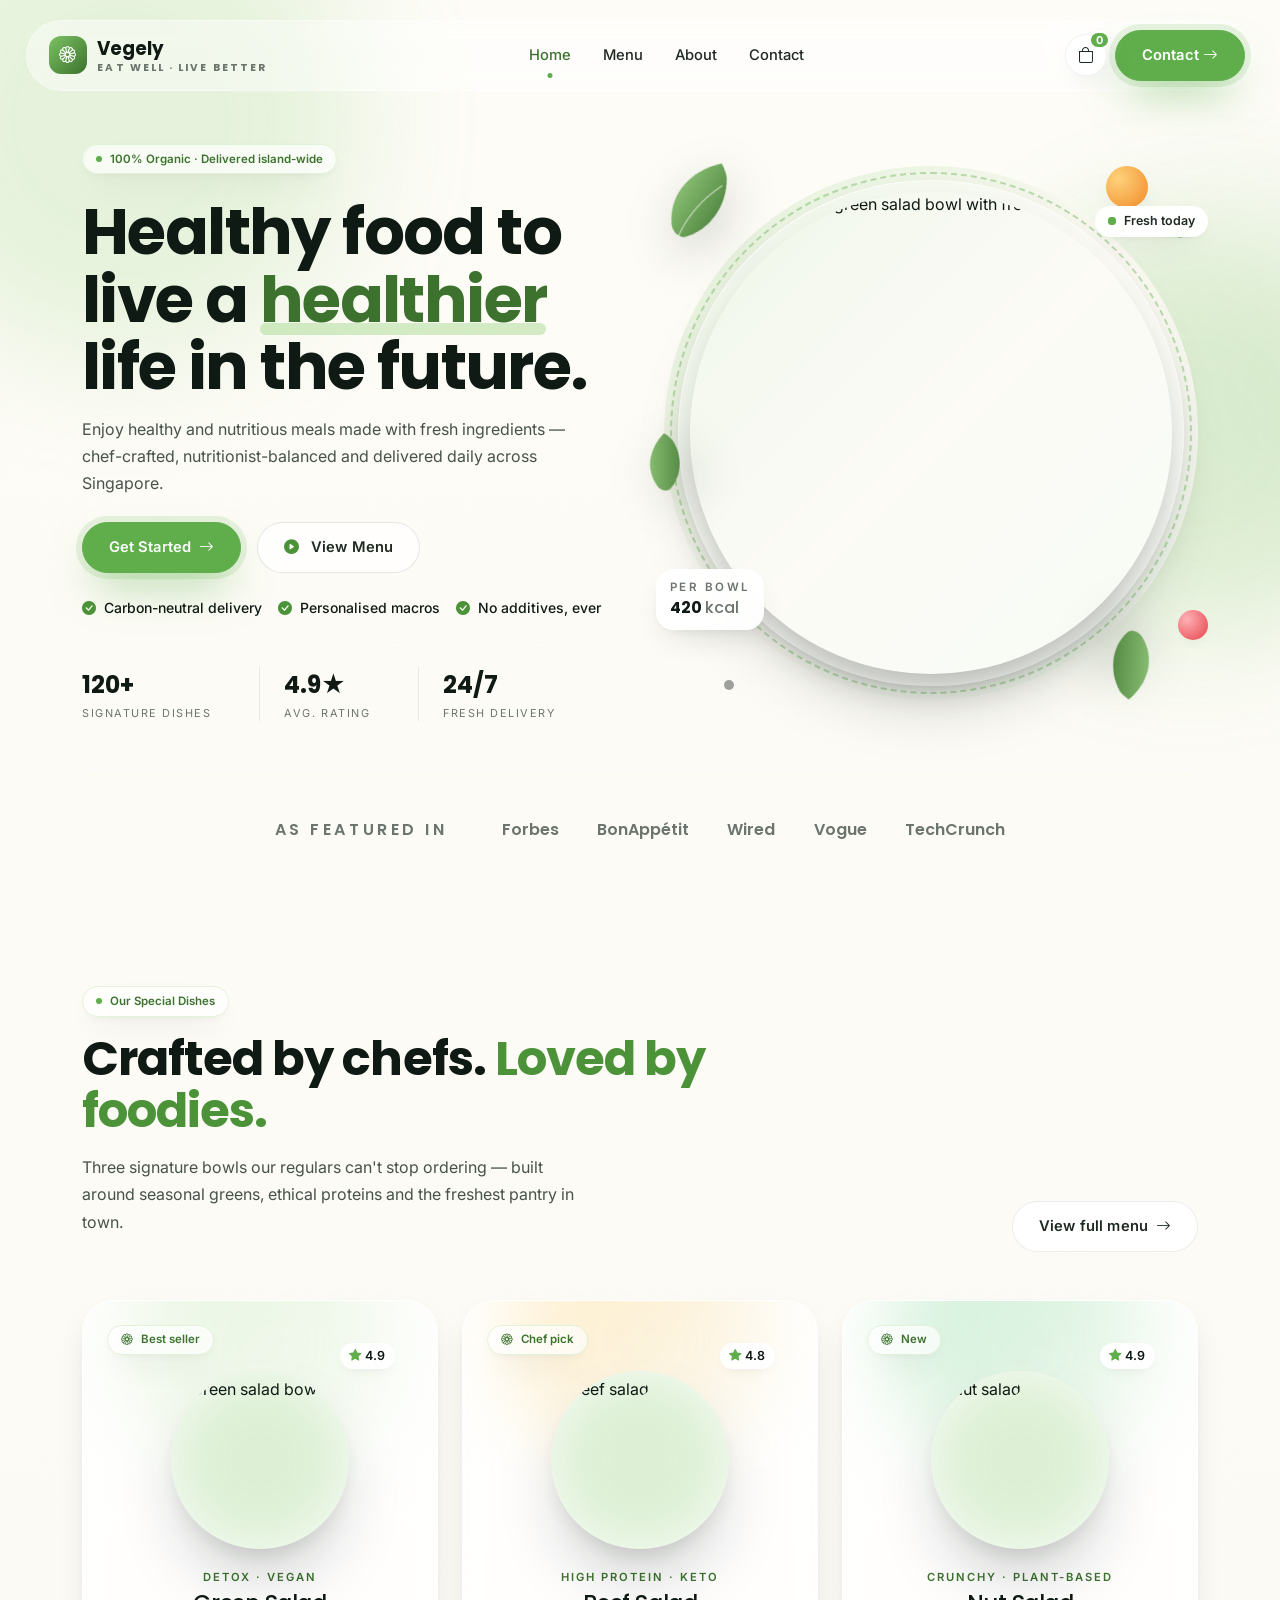
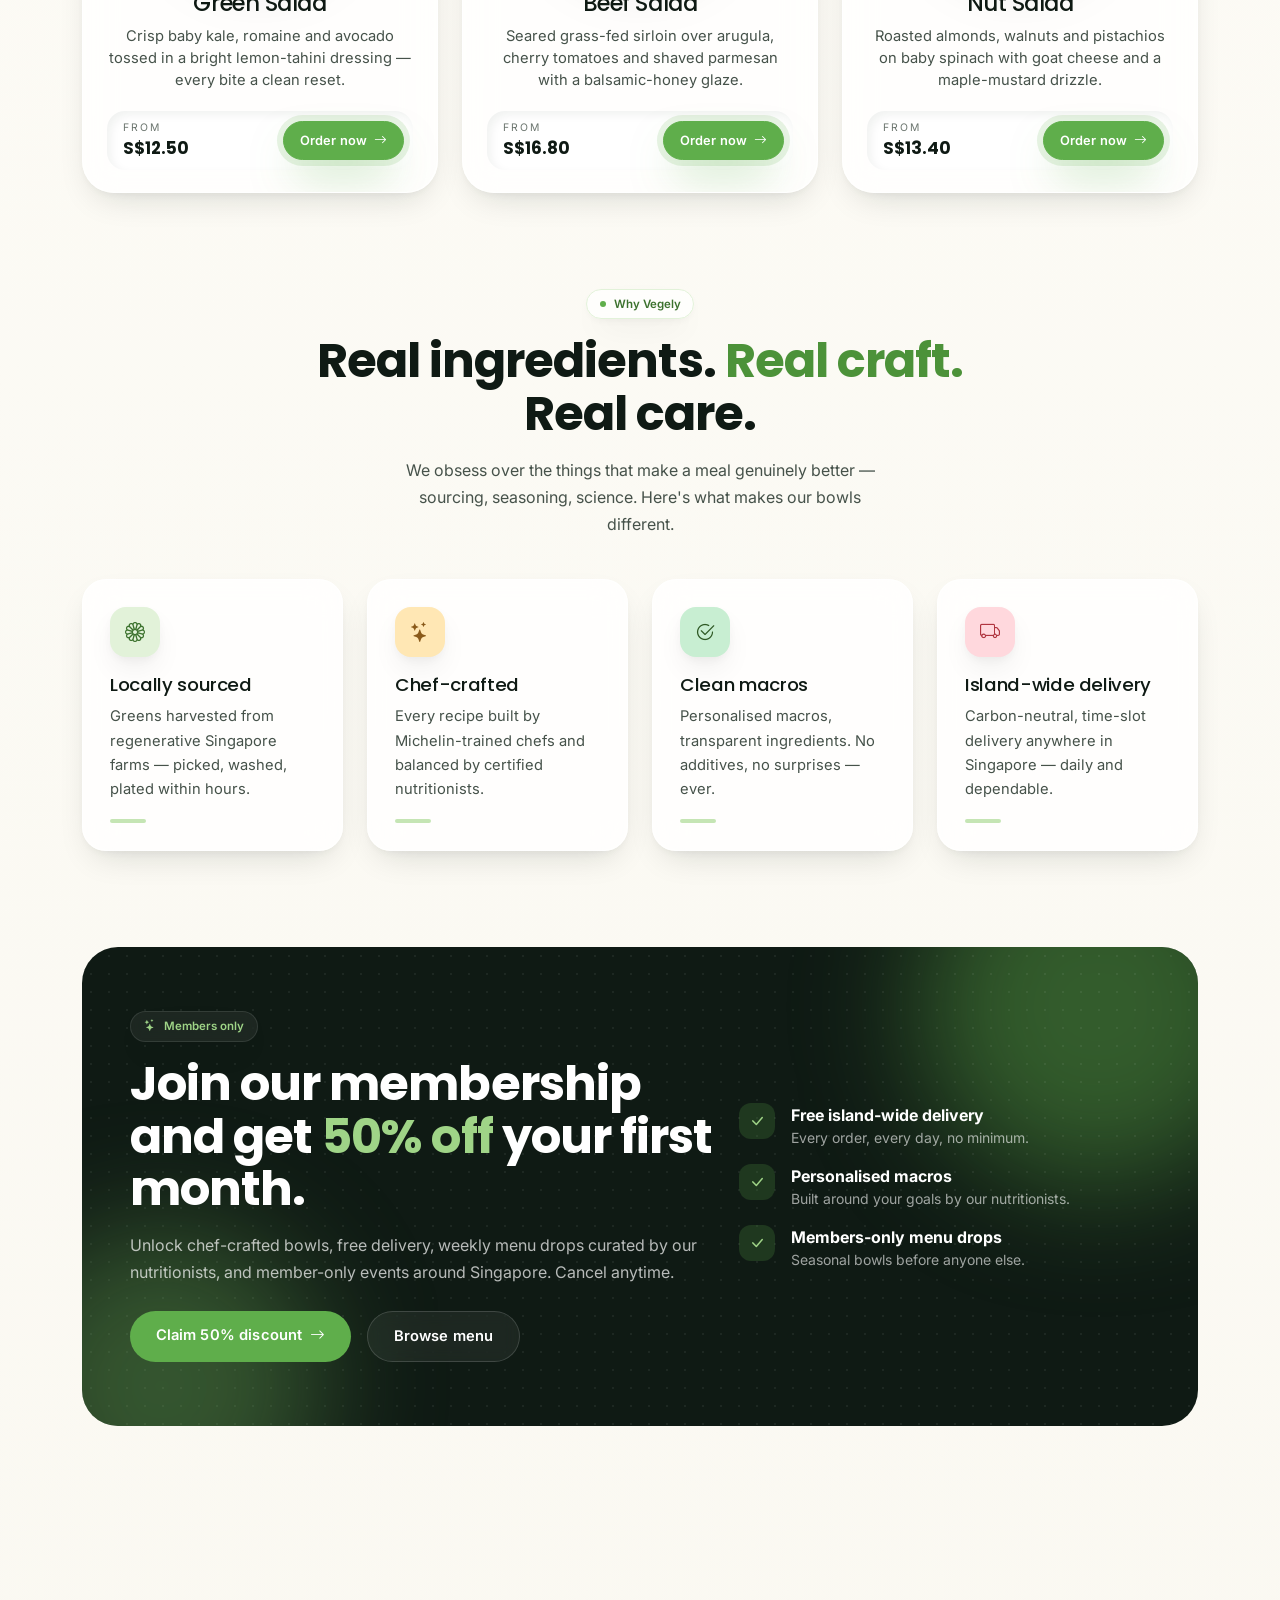
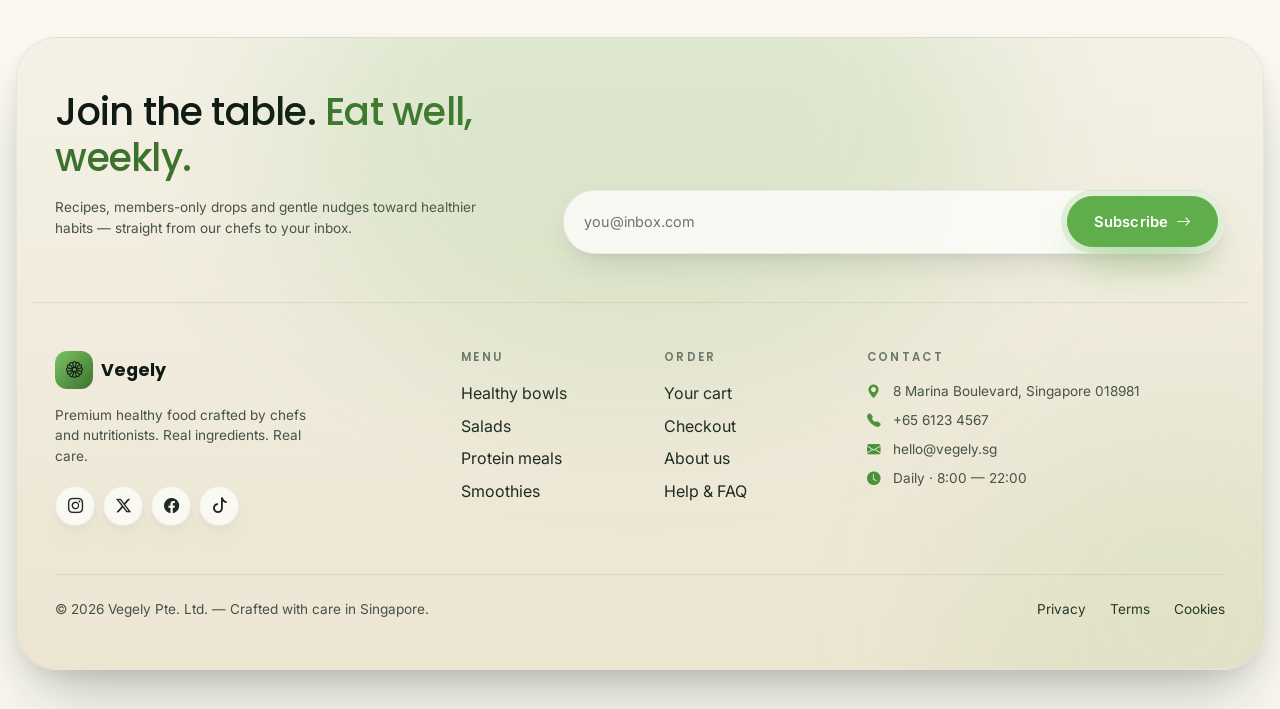
==== index.html @ 6682cb0b "Initial commit: Vegely — Singapore healthy food delivery startup site Static, multi-page site built " ====
<!doctype html>
<html lang="en">
<head>
  <meta charset="UTF-8" />
  <meta name="viewport" content="width=device-width, initial-scale=1.0" />
  <meta name="theme-color" content="#5FAE4B" />
  <meta
    name="description"
    content="Vegely — Singapore's premium healthy food delivery. Fresh, chef-crafted bowls and salads delivered daily across the island."
  />
  <meta name="keywords" content="healthy food, food delivery, salad, Singapore, Vegely, vegan, plant-based, meal plans" />
  <meta name="author" content="Vegely" />

  <!-- Open Graph -->
  <meta property="og:title" content="Vegely — Healthy Food Delivery, Singapore" />
  <meta property="og:description" content="Chef-crafted, nutritionist-balanced bowls delivered fresh across Singapore." />
  <meta property="og:type" content="website" />

  <title>Vegely — Healthy Food Delivery, Singapore</title>
  <link rel="icon" type="image/svg+xml" href="images/icons/favicon.svg" />

  <!-- Fonts -->
  <link rel="preconnect" href="https://fonts.googleapis.com" />
  <link rel="preconnect" href="https://fonts.gstatic.com" crossorigin />
  <link
    href="https://fonts.googleapis.com/css2?family=Inter:wght@300;400;500;600;700&family=Poppins:wght@400;500;600;700;800&display=swap"
    rel="stylesheet"
  />

  <!-- Bootstrap 5 -->
  <link
    href="https://cdn.jsdelivr.net/npm/bootstrap@5.3.3/dist/css/bootstrap.min.css"
    rel="stylesheet"
  />
  <link
    rel="stylesheet"
    href="https://cdn.jsdelivr.net/npm/bootstrap-icons@1.11.3/font/bootstrap-icons.css"
  />

  <link rel="stylesheet" href="css/style.css" />
</head>
<body>

  <!-- ===================== NAVBAR ===================== -->
  <header class="navbar-vegely" role="banner">
    <div class="container">
      <div class="nav-shell">
        <a href="index.html" class="navbar-brand" aria-label="Vegely home">
          <span class="brand-mark"><i class="bi bi-flower1"></i></span>
          <span>
            <span class="d-block">Vegely</span>
            <span class="brand-tag d-block d-md-block">Eat well · Live better</span>
          </span>
        </a>

        <nav class="nav-links" aria-label="Primary">
          <a class="nav-link active" href="index.html">Home</a>
          <a class="nav-link" href="menu.html">Menu</a>
          <a class="nav-link" href="about.html">About</a>
          <a class="nav-link" href="about.html#contact">Contact</a>
        </nav>

        <div class="d-flex align-items-center gap-2">
          <a class="cart-chip" href="cart.html" data-cart aria-label="Cart">
            <i class="bi bi-bag"></i>
            <span class="count" data-cart-count>0</span>
          </a>
          <a href="about.html#contact" class="btn btn-vegely d-none d-md-inline-flex">
            Contact <i class="bi bi-arrow-right ms-1"></i>
          </a>
          <button
            class="nav-toggle d-lg-none"
            type="button"
            aria-label="Toggle navigation"
            aria-expanded="false"
            data-nav-toggle
          >
            <i class="bi bi-list fs-5"></i>
          </button>
        </div>
      </div>

      <div class="nav-mobile" data-nav-mobile style="display:none">
        <a class="nav-link" href="index.html">Home</a>
        <a class="nav-link" href="menu.html">Menu</a>
        <a class="nav-link" href="about.html">About</a>
        <a class="nav-link nav-link-cart" href="cart.html">
          <span><i class="bi bi-bag me-2"></i>Cart</span>
          <span class="cart-badge-mobile" data-cart-count>0</span>
        </a>
        <a class="nav-link" href="about.html#contact">Contact</a>
        <a href="cart.html" class="btn btn-vegely">
          <i class="bi bi-bag-check me-1"></i> View cart &amp; checkout
        </a>
      </div>
    </div>
  </header>

  <main>

    <!-- ===================== HERO ===================== -->
    <section class="section pt-5 pb-5" id="home" style="padding-top: 9rem !important;">
      <span class="amb-blob tl"></span>
      <span class="amb-blob tr"></span>

      <div class="container position-relative">
        <div class="row align-items-center g-5">
          <div class="col-lg-6 fade-up">
            <span class="pill mb-4">
              <span class="dot"></span> 100% Organic · Delivered island-wide
            </span>

            <h1 class="hero-title mb-3">
              Healthy food to live a
              <span class="highlight">healthier</span> life in the future.
            </h1>

            <p class="lead-soft mb-4">
              Enjoy healthy and nutritious meals made with fresh ingredients —
              chef-crafted, nutritionist-balanced and delivered daily across Singapore.
            </p>

            <div class="d-flex flex-wrap gap-3 mb-4">
              <a href="menu.html" class="btn btn-vegely">
                Get Started <i class="bi bi-arrow-right ms-1"></i>
              </a>
              <a href="menu.html" class="btn btn-ghost">
                <i class="bi bi-play-circle-fill text-leaf me-2"></i> View Menu
              </a>
            </div>

            <ul class="list-unstyled small fw-medium d-flex flex-wrap gap-3 mb-4">
              <li><i class="bi bi-check-circle-fill text-leaf me-1"></i> Carbon-neutral delivery</li>
              <li><i class="bi bi-check-circle-fill text-leaf me-1"></i> Personalised macros</li>
              <li><i class="bi bi-check-circle-fill text-leaf me-1"></i> No additives, ever</li>
            </ul>

            <div class="stats-row pt-4 border-top border-light">
              <div class="stat-block">
                <div class="stat-value">120+</div>
                <div class="stat-label">Signature dishes</div>
              </div>
              <div class="stat-block">
                <div class="stat-value">4.9★</div>
                <div class="stat-label">Avg. rating</div>
              </div>
              <div class="stat-block">
                <div class="stat-value">24/7</div>
                <div class="stat-label">Fresh delivery</div>
              </div>
            </div>
          </div>

          <!-- HERO BLOB -->
          <div class="col-lg-6 fade-up">
            <div class="hero-blob">
              <div class="ring-outer"></div>
              <div class="ring-inner"></div>
              <div class="ring-orbit"></div>

              <img
                class="hero-img"
                src="https://images.unsplash.com/photo-1512621776951-a57141f2eefd?auto=format&fit=crop&w=900&q=85"
                alt="Vegely signature green salad bowl with fresh greens"
              />

              <!-- Floating decorations -->
              <svg class="float-leaf leaf-1" viewBox="0 0 200 200" aria-hidden="true">
                <defs>
                  <linearGradient id="lg1" x1="0" y1="0" x2="1" y2="1">
                    <stop offset="0%" stop-color="#9FD487" />
                    <stop offset="100%" stop-color="#3C722E" />
                  </linearGradient>
                </defs>
                <path fill="url(#lg1)" d="M170 30C100 30 40 70 30 140c-2 16 6 32 22 36 60-2 110-50 122-110 2-12-2-30-4-36z" />
                <path d="M40 170C70 130 110 100 160 80" stroke="#FDFCF7" stroke-width="3" stroke-linecap="round" fill="none" opacity=".55" />
              </svg>
              <svg class="float-leaf leaf-2" viewBox="0 0 200 200" aria-hidden="true">
                <use href="#leafShape" />
                <path fill="url(#lg1)" d="M170 30C100 30 40 70 30 140c-2 16 6 32 22 36 60-2 110-50 122-110 2-12-2-30-4-36z" />
              </svg>
              <svg class="float-leaf leaf-3" viewBox="0 0 200 200" aria-hidden="true">
                <path fill="url(#lg1)" d="M170 30C100 30 40 70 30 140c-2 16 6 32 22 36 60-2 110-50 122-110 2-12-2-30-4-36z" />
              </svg>

              <span class="float-fruit float-fruit-orange"></span>
              <span class="float-fruit float-fruit-rose"></span>
              <span class="float-dot float-dot-green"></span>
              <span class="float-dot float-dot-ink"></span>

              <!-- Floating cards -->
              <div class="hero-badge kcal d-none d-md-block">
                <div class="text-eyebrow">Per bowl</div>
                <div style="font-family: var(--vg-font-display); font-weight: 700; color: var(--vg-ink-900);">
                  420 <span style="color: var(--vg-ink-400); font-weight: 500;">kcal</span>
                </div>
              </div>
              <div class="hero-badge fresh d-none d-md-flex">
                <span class="fresh-dot"></span>
                <span style="font-size:.78rem;font-weight:600;color:var(--vg-ink-700)">Fresh today</span>
              </div>
            </div>
          </div>
        </div>

        <!-- Brand strip -->
        <div class="brand-strip mt-5 pt-5 border-top border-light fade-up">
          <span class="text-eyebrow me-3">As featured in</span>
          <span>Forbes</span>
          <span>BonAppétit</span>
          <span>Wired</span>
          <span>Vogue</span>
          <span>TechCrunch</span>
        </div>
      </div>
    </section>

    <!-- ===================== SPECIAL DISHES ===================== -->
    <section class="section" id="dishes">
      <div class="container">
        <div class="row align-items-end g-3 mb-5">
          <div class="col-lg-7 fade-up">
            <span class="pill mb-3"><span class="dot"></span> Our Special Dishes</span>
            <h2 class="section-title">
              Crafted by chefs.
              <span class="text-leaf">Loved by foodies.</span>
            </h2>
            <p class="lead-soft mt-3">
              Three signature bowls our regulars can't stop ordering — built around
              seasonal greens, ethical proteins and the freshest pantry in town.
            </p>
          </div>
          <div class="col-lg-5 text-lg-end fade-up">
            <a href="menu.html" class="btn btn-pill-outline">
              View full menu <i class="bi bi-arrow-right ms-1"></i>
            </a>
          </div>
        </div>

        <div class="row g-4">
          <!-- Green Salad -->
          <div class="col-md-6 col-lg-4 fade-up">
            <article class="dish-card h-100">
              <span class="accent-blob accent-leaf"></span>
              <div class="d-flex justify-content-between align-items-start position-relative" style="z-index:1">
                <span class="pill"><i class="bi bi-flower1"></i> Best seller</span>
                <span class="dish-rating"><i class="bi bi-star-fill"></i> 4.9</span>
              </div>
              <div class="dish-image">
                <img src="https://images.unsplash.com/photo-1540420773420-3366772f4999?auto=format&fit=crop&w=600&q=85" alt="Green salad bowl" />
              </div>
              <div class="dish-meta">
                <div class="tag">Detox · Vegan</div>
                <h3>Green Salad</h3>
                <p>Crisp baby kale, romaine and avocado tossed in a bright lemon-tahini dressing — every bite a clean reset.</p>
              </div>
              <div class="dish-foot">
                <div>
                  <div class="price-from">From</div>
                  <div class="price-val">S$12.50</div>
                </div>
                <button class="btn btn-vegely" data-add-to-cart="Green Salad">
                  Order now <i class="bi bi-arrow-right ms-1"></i>
                </button>
              </div>
            </article>
          </div>

          <!-- Beef Salad -->
          <div class="col-md-6 col-lg-4 fade-up">
            <article class="dish-card h-100">
              <span class="accent-blob accent-amber"></span>
              <div class="d-flex justify-content-between align-items-start position-relative" style="z-index:1">
                <span class="pill"><i class="bi bi-flower1"></i> Chef pick</span>
                <span class="dish-rating"><i class="bi bi-star-fill"></i> 4.8</span>
              </div>
              <div class="dish-image">
                <img src="https://images.unsplash.com/photo-1551248429-40975aa4de74?auto=format&fit=crop&w=600&q=85" alt="Beef salad" />
              </div>
              <div class="dish-meta">
                <div class="tag">High protein · Keto</div>
                <h3>Beef Salad</h3>
                <p>Seared grass-fed sirloin over arugula, cherry tomatoes and shaved parmesan with a balsamic-honey glaze.</p>
              </div>
              <div class="dish-foot">
                <div>
                  <div class="price-from">From</div>
                  <div class="price-val">S$16.80</div>
                </div>
                <button class="btn btn-vegely" data-add-to-cart="Beef Salad">
                  Order now <i class="bi bi-arrow-right ms-1"></i>
                </button>
              </div>
            </article>
          </div>

          <!-- Nut Salad -->
          <div class="col-md-6 col-lg-4 fade-up">
            <article class="dish-card h-100">
              <span class="accent-blob accent-mint"></span>
              <div class="d-flex justify-content-between align-items-start position-relative" style="z-index:1">
                <span class="pill"><i class="bi bi-flower1"></i> New</span>
                <span class="dish-rating"><i class="bi bi-star-fill"></i> 4.9</span>
              </div>
              <div class="dish-image">
                <img src="https://images.unsplash.com/photo-1607532941433-304659e8198a?auto=format&fit=crop&w=600&q=85" alt="Nut salad" />
              </div>
              <div class="dish-meta">
                <div class="tag">Crunchy · Plant-based</div>
                <h3>Nut Salad</h3>
                <p>Roasted almonds, walnuts and pistachios on baby spinach with goat cheese and a maple-mustard drizzle.</p>
              </div>
              <div class="dish-foot">
                <div>
                  <div class="price-from">From</div>
                  <div class="price-val">S$13.40</div>
                </div>
                <button class="btn btn-vegely" data-add-to-cart="Nut Salad">
                  Order now <i class="bi bi-arrow-right ms-1"></i>
                </button>
              </div>
            </article>
          </div>
        </div>
      </div>
    </section>

    <!-- ===================== FEATURES ===================== -->
    <section class="section pt-0">
      <div class="container">
        <div class="text-center mx-auto fade-up" style="max-width: 720px">
          <span class="pill mb-3"><span class="dot"></span> Why Vegely</span>
          <h2 class="section-title">
            Real ingredients. <span class="text-leaf">Real craft.</span> Real care.
          </h2>
          <p class="lead-soft mx-auto mt-3">
            We obsess over the things that make a meal genuinely better — sourcing,
            seasoning, science. Here's what makes our bowls different.
          </p>
        </div>

        <div class="row g-4 mt-2">
          <div class="col-md-6 col-lg-3 fade-up">
            <div class="feature-card">
              <span class="feature-icon"><i class="bi bi-flower1"></i></span>
              <h3>Locally sourced</h3>
              <p>Greens harvested from regenerative Singapore farms — picked, washed, plated within hours.</p>
              <div class="accent-bar"></div>
            </div>
          </div>
          <div class="col-md-6 col-lg-3 fade-up">
            <div class="feature-card">
              <span class="feature-icon amber"><i class="bi bi-stars"></i></span>
              <h3>Chef-crafted</h3>
              <p>Every recipe built by Michelin-trained chefs and balanced by certified nutritionists.</p>
              <div class="accent-bar"></div>
            </div>
          </div>
          <div class="col-md-6 col-lg-3 fade-up">
            <div class="feature-card">
              <span class="feature-icon mint"><i class="bi bi-check2-circle"></i></span>
              <h3>Clean macros</h3>
              <p>Personalised macros, transparent ingredients. No additives, no surprises — ever.</p>
              <div class="accent-bar"></div>
            </div>
          </div>
          <div class="col-md-6 col-lg-3 fade-up">
            <div class="feature-card">
              <span class="feature-icon rose"><i class="bi bi-truck"></i></span>
              <h3>Island-wide delivery</h3>
              <p>Carbon-neutral, time-slot delivery anywhere in Singapore — daily and dependable.</p>
              <div class="accent-bar"></div>
            </div>
          </div>
        </div>
      </div>
    </section>

    <!-- ===================== MEMBERSHIP BANNER ===================== -->
    <section class="section pt-0">
      <div class="container">
        <div class="promo-banner fade-up">
          <span class="dots"></span>
          <div class="row align-items-center g-4 position-relative" style="z-index:1">
            <div class="col-lg-7">
              <span class="pill" style="background: rgba(255,255,255,.06); color: var(--vg-green-300); border-color: rgba(255,255,255,.1)">
                <i class="bi bi-stars"></i> Members only
              </span>
              <h2 class="section-title mt-3">
                Join our membership and get
                <span class="text-accent">50% off</span> your first month.
              </h2>
              <p class="lead-soft mt-3" style="color: rgba(255,255,255,.7); max-width: 38rem">
                Unlock chef-crafted bowls, free delivery, weekly menu drops curated by our nutritionists,
                and member-only events around Singapore. Cancel anytime.
              </p>
              <div class="d-flex flex-wrap gap-3 mt-4">
                <a href="about.html#contact" class="btn btn-glow">
                  Claim 50% discount <i class="bi bi-arrow-right ms-1"></i>
                </a>
                <a href="menu.html" class="btn btn-ghost" style="background: rgba(255,255,255,.06); color: #fff; border-color: rgba(255,255,255,.15)">
                  Browse menu
                </a>
              </div>
            </div>
            <div class="col-lg-5">
              <ul class="list-unstyled m-0">
                <li class="d-flex align-items-start gap-3 mb-3">
                  <span style="width:36px;height:36px;border-radius:12px;background:rgba(95,174,75,.2);color:var(--vg-green-300);display:inline-flex;align-items:center;justify-content:center;flex-shrink:0">
                    <i class="bi bi-check-lg"></i>
                  </span>
                  <div>
                    <strong>Free island-wide delivery</strong>
                    <div class="small" style="color: rgba(255,255,255,.6)">Every order, every day, no minimum.</div>
                  </div>
                </li>
                <li class="d-flex align-items-start gap-3 mb-3">
                  <span style="width:36px;height:36px;border-radius:12px;background:rgba(95,174,75,.2);color:var(--vg-green-300);display:inline-flex;align-items:center;justify-content:center;flex-shrink:0">
                    <i class="bi bi-check-lg"></i>
                  </span>
                  <div>
                    <strong>Personalised macros</strong>
                    <div class="small" style="color: rgba(255,255,255,.6)">Built around your goals by our nutritionists.</div>
                  </div>
                </li>
                <li class="d-flex align-items-start gap-3">
                  <span style="width:36px;height:36px;border-radius:12px;background:rgba(95,174,75,.2);color:var(--vg-green-300);display:inline-flex;align-items:center;justify-content:center;flex-shrink:0">
                    <i class="bi bi-check-lg"></i>
                  </span>
                  <div>
                    <strong>Members-only menu drops</strong>
                    <div class="small" style="color: rgba(255,255,255,.6)">Seasonal bowls before anyone else.</div>
                  </div>
                </li>
              </ul>
            </div>
          </div>
        </div>
      </div>
    </section>
  </main>

  <!-- ===================== FOOTER ===================== -->
  <footer class="site-footer" id="contact">
    <div class="container footer-inner">
      <div class="row g-5 pb-5 border-bottom border-secondary border-opacity-25">
        <div class="col-lg-5">
          <h2 class="text-white" style="font-size: clamp(1.6rem, 3vw, 2.4rem)">
            Join the table.
            <span style="color: var(--vg-green-300)">Eat well, weekly.</span>
          </h2>
          <p class="small-muted mt-3" style="max-width: 32rem">
            Recipes, members-only drops and gentle nudges toward healthier habits —
            straight from our chefs to your inbox.
          </p>
        </div>
        <div class="col-lg-7 d-flex align-items-end">
          <form class="footer-newsletter w-100" data-newsletter>
            <input type="email" required placeholder="you@inbox.com" aria-label="Email" />
            <button class="btn btn-vegely" type="submit">
              Subscribe <i class="bi bi-arrow-right ms-1"></i>
            </button>
          </form>
        </div>
      </div>

      <div class="row g-5 py-5">
        <div class="col-lg-4 col-md-6">
          <a href="index.html" class="d-inline-flex align-items-center gap-2 text-white text-decoration-none">
            <span class="brand-mark"><i class="bi bi-flower1"></i></span>
            <span style="font-family: var(--vg-font-display); font-weight: 700; font-size: 1.1rem">Vegely</span>
          </a>
          <p class="small-muted mt-3" style="max-width: 28ch">
            Premium healthy food crafted by chefs and nutritionists. Real ingredients. Real care.
          </p>
          <div class="social-row">
            <a href="#" aria-label="Instagram"><i class="bi bi-instagram"></i></a>
            <a href="#" aria-label="Twitter"><i class="bi bi-twitter-x"></i></a>
            <a href="#" aria-label="Facebook"><i class="bi bi-facebook"></i></a>
            <a href="#" aria-label="TikTok"><i class="bi bi-tiktok"></i></a>
          </div>
        </div>

        <div class="col-lg-2 col-md-6 col-6">
          <h6>Menu</h6>
          <ul>
            <li><a href="menu.html#bowls">Healthy bowls</a></li>
            <li><a href="menu.html#salads">Salads</a></li>
            <li><a href="menu.html#protein">Protein meals</a></li>
            <li><a href="menu.html#smoothies">Smoothies</a></li>
          </ul>
        </div>

        <div class="col-lg-2 col-md-6 col-6">
          <h6>Order</h6>
          <ul>
            <li><a href="cart.html">Your cart</a></li>
            <li><a href="cart.html#checkout">Checkout</a></li>
            <li><a href="about.html">About us</a></li>
            <li><a href="about.html#contact">Help &amp; FAQ</a></li>
          </ul>
        </div>

        <div class="col-lg-4 col-md-6">
          <h6>Contact</h6>
          <ul class="small-muted">
            <li><i class="bi bi-geo-alt-fill text-leaf me-2"></i> 8 Marina Boulevard, Singapore 018981</li>
            <li><i class="bi bi-telephone-fill text-leaf me-2"></i> +65 6123 4567</li>
            <li><i class="bi bi-envelope-fill text-leaf me-2"></i> hello@vegely.sg</li>
            <li><i class="bi bi-clock-fill text-leaf me-2"></i> Daily · 8:00 — 22:00</li>
          </ul>
        </div>
      </div>

      <div class="footer-base">
        <p class="small-muted mb-0">
          © <span data-year>2026</span> Vegely Pte. Ltd. — Crafted with care in Singapore.
        </p>
        <div class="d-flex gap-4 small-muted">
          <a href="#">Privacy</a>
          <a href="#">Terms</a>
          <a href="#">Cookies</a>
        </div>
      </div>
    </div>
  </footer>

  <!-- Cart toast -->
  <div class="cart-toast" data-cart-toast role="status" aria-live="polite">
    <i class="bi bi-bag-check-fill"></i>
    <span data-cart-toast-msg>Added to cart</span>
  </div>

  <!-- Bootstrap JS -->
  <script src="https://cdn.jsdelivr.net/npm/bootstrap@5.3.3/dist/js/bootstrap.bundle.min.js"></script>
  <script src="js/script.js"></script>
</body>
</html>
---- css/style.css ----
/* ============================================================
   Vegely — Healthy Food Delivery, Singapore
   Custom theme on top of Bootstrap 5
   ============================================================ */

:root {
  --vg-green-50:  #F2F9EE;
  --vg-green-100: #E2F2D9;
  --vg-green-200: #C5E5B4;
  --vg-green-300: #9FD487;
  --vg-green-400: #7CC263;
  --vg-green-500: #5FAE4B;   /* primary brand */
  --vg-green-600: #4C9239;
  --vg-green-700: #3C722E;
  --vg-green-800: #2E5824;

  --vg-cream-50:  #FDFCF7;
  --vg-cream-100: #FAF8F1;
  --vg-cream-200: #F4F1E6;

  --vg-ink-900: #0F1A14;
  --vg-ink-700: #1F2A22;
  --vg-ink-500: #46524A;
  --vg-ink-400: #6B756E;
  --vg-ink-300: #9AA39C;

  --vg-shadow-soft:  0 14px 34px -12px rgba(15, 26, 20, .16), 0 4px 12px -4px rgba(15, 26, 20, .07);
  --vg-shadow-float: 0 36px 70px -20px rgba(15, 26, 20, .28), 0 10px 24px -8px rgba(15, 26, 20, .12);
  --vg-shadow-glow:  0 0 0 6px rgba(95, 174, 75, .15), 0 22px 44px -12px rgba(95, 174, 75, .55);

  --vg-radius-lg: 28px;
  --vg-radius-md: 18px;

  --vg-font-display: 'Poppins', 'Inter', system-ui, sans-serif;
  --vg-font-body:    'Inter', 'Poppins', system-ui, sans-serif;

  /* override Bootstrap accent for utility consistency */
  --bs-primary: var(--vg-green-500);
  --bs-primary-rgb: 95, 174, 75;
}

/* ---------- Base ---------- */
* { -webkit-font-smoothing: antialiased; -moz-osx-font-smoothing: grayscale; }

html { scroll-behavior: smooth; }

body {
  font-family: var(--vg-font-body);
  color: var(--vg-ink-900);
  background-color: var(--vg-cream-50);
  background-image:
    radial-gradient(1200px 600px at -10% -20%, rgba(124,194,99,.18), transparent 60%),
    radial-gradient(900px 500px at 110% 10%, rgba(95,174,75,.12), transparent 60%),
    linear-gradient(180deg, #FDFCF7 0%, #FAF8F1 100%);
  overflow-x: hidden;
}

h1, h2, h3, h4, h5, h6,
.h1, .h2, .h3, .h4, .h5, .h6,
.display-1, .display-2, .display-3, .display-4, .display-5, .display-6 {
  font-family: var(--vg-font-display);
  letter-spacing: -.02em;
  color: var(--vg-ink-900);
}

a { color: var(--vg-green-700); text-decoration: none; }
a:hover { color: var(--vg-green-500); }

::selection { background: rgba(95,174,75,.25); color: var(--vg-ink-700); }

::-webkit-scrollbar { width: 10px; height: 10px; }
::-webkit-scrollbar-thumb { background: #d8e7cf; border-radius: 999px; }
::-webkit-scrollbar-thumb:hover { background: var(--vg-green-300); }

.text-muted-soft { color: var(--vg-ink-500) !important; }
.text-eyebrow {
  font-size: .72rem; letter-spacing: .22em; text-transform: uppercase;
  color: var(--vg-ink-400); font-weight: 600;
}
.text-leaf { color: var(--vg-green-600) !important; }

/* ---------- Buttons ---------- */
.btn {
  border-radius: 999px;
  font-weight: 600;
  padding: .85rem 1.6rem;
  font-size: .92rem;
  letter-spacing: .01em;
  transition: all .3s ease;
}

.btn-primary,
.btn-vegely {
  background: var(--vg-green-500);
  border-color: var(--vg-green-500);
  color: #fff;
  box-shadow: var(--vg-shadow-glow);
}
.btn-primary:hover,
.btn-vegely:hover {
  background: var(--vg-green-600);
  border-color: var(--vg-green-600);
  transform: translateY(-2px);
  color: #fff;
}

.btn-ghost {
  background: rgba(255,255,255,.7);
  border: 1px solid rgba(15,26,20,.1);
  color: var(--vg-ink-700);
  backdrop-filter: blur(8px);
}
.btn-ghost:hover {
  border-color: var(--vg-green-300);
  color: var(--vg-green-700);
  transform: translateY(-2px);
}

.btn-glow {
  background: var(--vg-green-500);
  color: #fff;
  border: none;
  position: relative;
  animation: pulseGlow 2.4s ease-in-out infinite;
}
.btn-glow:hover { background: var(--vg-green-400); color: #fff; transform: translateY(-2px); }

.btn-pill-outline {
  background: #fff;
  border: 1px solid rgba(15,26,20,.08);
  color: var(--vg-ink-700);
}
.btn-pill-outline:hover {
  border-color: var(--vg-green-300);
  color: var(--vg-green-700);
}

/* ---------- Pill / chip ---------- */
.pill {
  display: inline-flex; align-items: center; gap: .5rem;
  padding: .35rem .8rem;
  background: rgba(255,255,255,.7);
  border: 1px solid var(--vg-green-100);
  border-radius: 999px;
  font-size: .72rem;
  font-weight: 600;
  color: var(--vg-green-700);
  backdrop-filter: blur(6px);
  box-shadow: var(--vg-shadow-soft);
}
.pill .dot { width: 6px; height: 6px; border-radius: 999px; background: var(--vg-green-500); }

/* ---------- Glass / Card surfaces ---------- */
.glass {
  background: rgba(255,255,255,.6);
  backdrop-filter: blur(18px);
  -webkit-backdrop-filter: blur(18px);
  border: 1px solid rgba(255,255,255,.6);
  box-shadow: var(--vg-shadow-soft);
}

.glass-card {
  background: rgba(255,255,255,.78);
  backdrop-filter: blur(18px);
  -webkit-backdrop-filter: blur(18px);
  border: 1px solid rgba(255,255,255,.7);
  border-radius: var(--vg-radius-lg);
  box-shadow: var(--vg-shadow-soft);
  transition: transform .5s ease, box-shadow .5s ease;
}
.glass-card:hover { transform: translateY(-6px); box-shadow: var(--vg-shadow-float); }

/* ---------- Navbar ---------- */
.navbar-vegely {
  position: fixed;
  inset: 0 0 auto 0;
  z-index: 1030;
  padding: 1.25rem 0;
  transition: all .35s ease;
}
/* Full-width navigation — pill spans the viewport with a small gutter */
.navbar-vegely > .container {
  max-width: none;
  padding-left: clamp(1rem, 2vw, 2rem);
  padding-right: clamp(1rem, 2vw, 2rem);
}
.navbar-vegely .nav-shell {
  background: rgba(255,255,255,.45);
  border: 1px solid rgba(255,255,255,.4);
  backdrop-filter: blur(14px);
  -webkit-backdrop-filter: blur(14px);
  border-radius: 999px;
  padding: .55rem .55rem .55rem 1.4rem;
  display: flex; align-items: center; justify-content: space-between;
  gap: 1rem;
  transition: all .35s ease;
}
.navbar-vegely.scrolled { padding: .75rem 0; }
.navbar-vegely.scrolled .nav-shell {
  background: rgba(255,255,255,.85);
  border-color: rgba(255,255,255,.7);
  box-shadow: var(--vg-shadow-soft);
}

.navbar-brand {
  display: flex; align-items: center; gap: .65rem;
  font-family: var(--vg-font-display);
  font-weight: 700;
  font-size: 1.15rem;
  color: var(--vg-ink-900);
}
.navbar-brand:hover { color: var(--vg-ink-900); }
.brand-mark {
  width: 38px; height: 38px;
  display: inline-flex; align-items: center; justify-content: center;
  background: linear-gradient(135deg, var(--vg-green-400), var(--vg-green-700));
  color: #fff;
  border-radius: 12px;
  font-size: 1.05rem;
}
.brand-tag { font-size: .65rem; letter-spacing: .2em; text-transform: uppercase; color: var(--vg-ink-400); margin-top: -2px; }

.nav-links { display: flex; align-items: center; gap: 2rem; }
.nav-links .nav-link {
  font-size: .92rem; font-weight: 500;
  color: var(--vg-ink-700);
  position: relative;
  padding: .25rem 0;
  transition: color .25s ease;
}
.nav-links .nav-link:hover { color: var(--vg-green-700); }
.nav-links .nav-link.active { color: var(--vg-green-700); }
.nav-links .nav-link.active::after {
  content: '';
  position: absolute; left: 50%; bottom: -8px;
  transform: translateX(-50%);
  width: 5px; height: 5px; border-radius: 999px;
  background: var(--vg-green-500);
}

.nav-toggle {
  width: 40px; height: 40px;
  display: inline-flex; align-items: center; justify-content: center;
  background: #fff; border: 1px solid rgba(15,26,20,.06);
  border-radius: 999px;
  color: var(--vg-ink-700);
}

@media (max-width: 991.98px) {
  .navbar-vegely .nav-shell { padding-right: 1rem; }
  .nav-links { display: none; }
  .nav-mobile {
    margin-top: .75rem;
    background: rgba(255,255,255,.9);
    backdrop-filter: blur(18px);
    border: 1px solid rgba(255,255,255,.7);
    border-radius: 24px;
    padding: 1rem;
    box-shadow: var(--vg-shadow-soft);
  }
  .nav-mobile .nav-link {
    display: block;
    padding: .85rem 1rem;
    border-radius: 14px;
    color: var(--vg-ink-700);
    font-weight: 500;
  }
  .nav-mobile .nav-link:hover { background: var(--vg-green-50); color: var(--vg-green-700); }
  .nav-mobile .nav-link.nav-link-cart {
    display: flex; align-items: center; justify-content: space-between;
  }
  .nav-mobile .nav-link.nav-link-cart[aria-current="page"] {
    background: var(--vg-green-50);
    color: var(--vg-green-700);
  }
  .cart-badge-mobile {
    display: inline-flex; align-items: center; justify-content: center;
    min-width: 24px; height: 22px; padding: 0 .5rem;
    background: var(--vg-green-500); color: #fff;
    border-radius: 999px;
    font-size: .72rem; font-weight: 700;
    box-shadow: var(--vg-shadow-soft);
  }
  .nav-mobile .btn { width: 100%; margin-top: .5rem; }
}
@media (min-width: 992px) {
  .nav-mobile { display: none !important; }
}

/* ---------- Sections / spacing ---------- */
.section { padding: 6rem 0; position: relative; }
.section-tight { padding: 4rem 0; }
@media (max-width: 767.98px) {
  .section { padding: 4rem 0; }
}

.section-title {
  font-size: clamp(2rem, 4vw, 3rem);
  line-height: 1.1;
  font-weight: 700;
}
.hero-title {
  font-size: clamp(2.4rem, 5.2vw, 4rem);
  line-height: 1.05;
  font-weight: 700;
  letter-spacing: -.025em;
}
.lead-soft { color: var(--vg-ink-500); font-size: 1rem; line-height: 1.7; max-width: 32em; }

.highlight {
  position: relative; display: inline-block;
  color: var(--vg-green-700);
}
.highlight::after {
  content: ''; position: absolute; left: 0; right: 0; bottom: -2px;
  height: 12px; border-radius: 999px;
  background: rgba(159,212,135,.45);
  z-index: -1;
}

/* ---------- Hero blob & decorations ---------- */
.hero-blob {
  position: relative;
  aspect-ratio: 1 / 1;
  width: 100%;
  max-width: 560px;
  margin-left: auto;
  margin-right: auto;
}
.hero-blob .ring-outer {
  position: absolute; inset: 0;
  border-radius: 50%;
  background: linear-gradient(135deg, var(--vg-green-100), var(--vg-cream-100), var(--vg-green-50));
}
.hero-blob .ring-inner {
  position: absolute; inset: 14px;
  border-radius: 50%;
  background: rgba(255,255,255,.4);
  border: 1px solid rgba(255,255,255,.8);
  backdrop-filter: blur(6px);
  box-shadow: var(--vg-shadow-soft);
}
.hero-blob .ring-orbit {
  position: absolute; inset: 6px;
  border-radius: 50%;
  border: 2px dashed rgba(95,174,75,.4);
  animation: spinSlow 30s linear infinite;
}
.hero-blob .hero-img {
  position: absolute; inset: 26px;
  width: calc(100% - 52px);
  height: calc(100% - 52px);
  border-radius: 50%;
  object-fit: cover;
  box-shadow: var(--vg-shadow-float);
}

.float-leaf, .float-fruit, .float-dot { position: absolute; pointer-events: none; }
.float-leaf { filter: drop-shadow(0 16px 24px rgba(15,26,20,.18)); }
.leaf-1 { top: -10px; left: -10px; width: 88px; transform: rotate(-12deg); animation: floatSlow 9s ease-in-out infinite; }
.leaf-2 { bottom: 0; right: 30px; width: 72px; transform: rotate(140deg); animation: floatY 6s ease-in-out infinite; }
.leaf-3 { top: 50%; left: -30px; width: 60px; transform: rotate(-45deg); animation: floatY 7s ease-in-out infinite; }
.float-fruit-orange {
  width: 42px; height: 42px; border-radius: 50%;
  top: 0; right: 50px;
  background: radial-gradient(circle at 30% 30%, #FFD27A, #F08A29);
  box-shadow: var(--vg-shadow-float);
  animation: floatY 6s ease-in-out infinite;
}
.float-fruit-rose {
  width: 30px; height: 30px; border-radius: 50%;
  bottom: 60px; right: -10px;
  background: radial-gradient(circle at 30% 30%, #FFB1B5, #E5424B);
  box-shadow: var(--vg-shadow-soft);
  animation: floatSlow 8s ease-in-out infinite;
}
.float-dot-green { width: 12px; height: 12px; border-radius: 50%; background: var(--vg-green-500); top: 60px; right: 12px; }
.float-dot-ink { width: 10px; height: 10px; border-radius: 50%; background: rgba(15,26,20,.4); bottom: 10px; left: 60px; }

.hero-badge {
  position: absolute;
  background: rgba(255,255,255,.95);
  backdrop-filter: blur(12px);
  border-radius: 18px;
  padding: .6rem .85rem;
  box-shadow: var(--vg-shadow-soft);
}
.hero-badge.kcal { left: -8px; bottom: 70px; }
.hero-badge.fresh { right: -10px; top: 40px; border-radius: 999px; padding: .4rem .8rem; display: flex; align-items: center; gap: .5rem; }
.fresh-dot { position: relative; width: 8px; height: 8px; }
.fresh-dot::before, .fresh-dot::after {
  content: ''; position: absolute; inset: 0; border-radius: 999px; background: var(--vg-green-500);
}
.fresh-dot::after { animation: ping 1.6s cubic-bezier(0,0,.2,1) infinite; }
@keyframes ping {
  0%   { transform: scale(1); opacity: .8; }
  75%, 100% { transform: scale(2.6); opacity: 0; }
}

/* ---------- Decorative ambient blobs ---------- */
.amb-blob {
  position: absolute; pointer-events: none; z-index: 0;
  filter: blur(60px); opacity: .55;
}
.amb-blob.tl { width: 480px; height: 480px; top: -120px; left: -120px; background: rgba(159,212,135,.45); border-radius: 50%; }
.amb-blob.tr { width: 420px; height: 420px; top: 25%; right: -120px; background: rgba(124,194,99,.35); border-radius: 50%; }

/* ---------- Stats ---------- */
.stats-row { display: flex; gap: 1.5rem; }
.stats-row .stat-block { padding-right: 1.5rem; }
.stats-row .stat-block + .stat-block { border-left: 1px solid rgba(15,26,20,.08); padding-left: 1.5rem; }
.stat-value { font-family: var(--vg-font-display); font-size: 1.5rem; font-weight: 700; color: var(--vg-ink-900); }
.stat-label { font-size: .68rem; letter-spacing: .14em; text-transform: uppercase; color: var(--vg-ink-400); margin-top: 2px; }

/* ---------- Featured / dish cards ---------- */
.dish-card {
  position: relative;
  background: rgba(255,255,255,.82);
  backdrop-filter: blur(16px);
  border: 1px solid rgba(255,255,255,.7);
  border-radius: 32px;
  padding: 1.5rem 1.5rem 1.4rem;
  box-shadow: var(--vg-shadow-soft);
  overflow: hidden;
  transition: transform .5s ease, box-shadow .5s ease;
}
.dish-card:hover { transform: translateY(-8px); box-shadow: var(--vg-shadow-float); }

.dish-card .accent-blob {
  position: absolute; top: -90px; left: 50%; transform: translateX(-50%);
  width: 260px; height: 260px;
  border-radius: 50%;
  filter: blur(40px);
  opacity: .8;
  z-index: 0;
}
.dish-card .accent-leaf  { background: linear-gradient(135deg, var(--vg-green-100), var(--vg-green-50)); }
.dish-card .accent-amber { background: linear-gradient(135deg, #FFE7B4, var(--vg-cream-100)); }
.dish-card .accent-mint  { background: linear-gradient(135deg, #BBE9C9, var(--vg-green-50)); }

.dish-image {
  position: relative; z-index: 1;
  width: 178px; height: 178px;
  margin: 1rem auto 0;
  border-radius: 50%;
  background: #fff;
  padding: 4px;
  box-shadow: var(--vg-shadow-float);
  overflow: hidden;
}
.dish-image::after {
  content: ''; position: absolute; inset: -10px;
  background: rgba(159,212,135,.35);
  filter: blur(30px); border-radius: 50%; z-index: -1;
}
.dish-image img {
  width: 100%; height: 100%; object-fit: cover; border-radius: 50%;
  transition: transform .7s ease;
}
.dish-card:hover .dish-image img { transform: scale(1.06) rotate(-3deg); }

.dish-rating {
  position: absolute; right: 18px; top: 18px; z-index: 2;
  background: rgba(255,255,255,.95);
  border-radius: 999px; padding: .25rem .6rem;
  font-size: .78rem; font-weight: 600; color: var(--vg-ink-900);
  display: inline-flex; align-items: center; gap: .25rem;
  box-shadow: var(--vg-shadow-soft);
}
.dish-rating i { color: var(--vg-green-500); }

.dish-meta { text-align: center; margin-top: 1.25rem; }
.dish-meta .tag {
  font-size: .7rem; font-weight: 600; letter-spacing: .18em;
  text-transform: uppercase; color: var(--vg-green-700);
}
.dish-meta h3 { margin-top: .25rem; font-size: 1.4rem; }
.dish-meta p { color: var(--vg-ink-500); font-size: .92rem; margin-top: .5rem; }

.dish-foot {
  position: relative; z-index: 1;
  margin-top: 1.25rem;
  display: flex; align-items: center; justify-content: space-between;
  background: rgba(255,255,255,.7);
  border-radius: 18px;
  padding: .55rem .55rem .55rem 1rem;
  box-shadow: inset 4px 4px 10px rgba(15,26,20,.06), inset -4px -4px 10px rgba(255,255,255,.95);
}
.dish-foot .price-from { font-size: .65rem; letter-spacing: .18em; text-transform: uppercase; color: var(--vg-ink-400); }
.dish-foot .price-val { font-family: var(--vg-font-display); font-weight: 700; font-size: 1.05rem; color: var(--vg-ink-900); }
.dish-foot .btn { padding: .55rem 1rem; font-size: .8rem; }

/* ---------- Membership / promo ---------- */
.promo-banner {
  position: relative;
  overflow: hidden;
  border-radius: 36px;
  padding: 4rem 3rem;
  background: var(--vg-ink-900);
  color: #fff;
}
.promo-banner::before, .promo-banner::after {
  content: ''; position: absolute; pointer-events: none; border-radius: 50%;
  filter: blur(60px);
}
.promo-banner::before { width: 360px; height: 360px; top: -120px; right: -80px; background: rgba(95,174,75,.45); }
.promo-banner::after  { width: 320px; height: 320px; bottom: -120px; left: -80px; background: rgba(124,194,99,.35); }
.promo-banner .dots {
  position: absolute; inset: 0; opacity: .06;
  background-image: radial-gradient(currentColor 1px, transparent 1px);
  background-size: 18px 18px;
}
.promo-banner h2 { color: #fff; }
.promo-banner .text-accent { color: var(--vg-green-300); }

/* ---------- Why us / features ---------- */
.feature-card {
  background: rgba(255,255,255,.82);
  backdrop-filter: blur(16px);
  border: 1px solid rgba(255,255,255,.7);
  border-radius: 24px;
  padding: 1.7rem;
  box-shadow: var(--vg-shadow-soft);
  transition: transform .45s ease, box-shadow .45s ease;
  height: 100%;
}
.feature-card:hover { transform: translateY(-6px); box-shadow: var(--vg-shadow-float); }
.feature-icon {
  width: 50px; height: 50px;
  border-radius: 16px;
  display: inline-flex; align-items: center; justify-content: center;
  font-size: 1.25rem;
  background: var(--vg-green-100); color: var(--vg-green-700);
  box-shadow: var(--vg-shadow-soft);
}
.feature-icon.amber { background: #FFE7B4; color: #8A5A1A; }
.feature-icon.rose  { background: #FFD8DD; color: #B0353F; }
.feature-icon.mint  { background: #C8EED2; color: #2E5824; }
.feature-card h3 { font-size: 1.15rem; margin-top: 1.1rem; }
.feature-card p  { font-size: .92rem; color: var(--vg-ink-500); margin-top: .5rem; line-height: 1.65; }
.feature-card .accent-bar {
  width: 36px; height: 4px; border-radius: 999px; background: var(--vg-green-200);
  margin-top: 1.1rem; transition: all .5s ease;
}
.feature-card:hover .accent-bar { width: 60px; background: var(--vg-green-500); }

/* ---------- Menu page ---------- */
.menu-tabs {
  display: flex; flex-wrap: wrap; gap: .5rem; justify-content: center;
}
.menu-tabs .tab-pill {
  padding: .65rem 1.25rem;
  background: #fff;
  border: 1px solid rgba(15,26,20,.06);
  border-radius: 999px;
  color: var(--vg-ink-700);
  font-size: .85rem;
  font-weight: 600;
  cursor: pointer;
  transition: all .25s ease;
  display: inline-flex; align-items: center; gap: .5rem;
}
.menu-tabs .tab-pill:hover { color: var(--vg-green-700); border-color: var(--vg-green-200); }
.menu-tabs .tab-pill.active {
  background: var(--vg-green-500);
  border-color: var(--vg-green-500);
  color: #fff;
  box-shadow: var(--vg-shadow-glow);
}
.menu-tabs .tab-pill .count {
  background: rgba(15,26,20,.06);
  color: inherit;
  padding: .1rem .5rem; border-radius: 999px;
  font-size: .7rem;
}
.menu-tabs .tab-pill.active .count { background: rgba(255,255,255,.25); color: #fff; }

.menu-card {
  background: #fff;
  border: 1px solid rgba(15,26,20,.05);
  border-radius: 26px;
  overflow: hidden;
  transition: transform .5s ease, box-shadow .5s ease;
  height: 100%;
  display: flex; flex-direction: column;
  box-shadow: var(--vg-shadow-soft);
}
.menu-card:hover { transform: translateY(-6px); box-shadow: var(--vg-shadow-float); }
.menu-card .img-wrap {
  position: relative;
  aspect-ratio: 4 / 3;
  overflow: hidden;
  background: var(--vg-cream-100);
}
.menu-card .img-wrap img {
  width: 100%; height: 100%; object-fit: cover;
  transition: transform .8s ease;
}
.menu-card:hover .img-wrap img { transform: scale(1.07); }
.menu-card .img-wrap .badge-cat {
  position: absolute; top: 14px; left: 14px;
  background: rgba(255,255,255,.95); color: var(--vg-green-700);
  padding: .3rem .7rem; border-radius: 999px;
  font-size: .7rem; font-weight: 700; letter-spacing: .1em; text-transform: uppercase;
  backdrop-filter: blur(8px);
}
.menu-card .img-wrap .badge-kcal {
  position: absolute; top: 14px; right: 14px;
  background: rgba(15,26,20,.78); color: #fff;
  padding: .3rem .7rem; border-radius: 999px;
  font-size: .72rem; font-weight: 600;
  backdrop-filter: blur(6px);
}
.menu-card .body { padding: 1.25rem 1.4rem 1.4rem; flex: 1; display: flex; flex-direction: column; }
.menu-card .body h3 { font-size: 1.2rem; }
.menu-card .body p { color: var(--vg-ink-500); font-size: .92rem; margin: .35rem 0 1rem; line-height: 1.5; flex: 1; }
.menu-card .foot {
  display: flex; align-items: center; justify-content: space-between;
  padding-top: .75rem; border-top: 1px solid rgba(15,26,20,.06);
}
.menu-card .price { font-family: var(--vg-font-display); font-weight: 700; font-size: 1.15rem; color: var(--vg-ink-900); }
.menu-card .price small { color: var(--vg-ink-400); font-weight: 500; font-size: .7rem; letter-spacing: .14em; text-transform: uppercase; display: block; }
.menu-card .btn { padding: .55rem 1.1rem; font-size: .82rem; }

/* ---------- About page ---------- */
.about-hero-img {
  border-radius: 32px;
  overflow: hidden;
  box-shadow: var(--vg-shadow-float);
  position: relative;
}
.about-hero-img img { width: 100%; display: block; }

.team-card {
  background: #fff;
  border-radius: 24px;
  overflow: hidden;
  box-shadow: var(--vg-shadow-soft);
  transition: transform .5s ease, box-shadow .5s ease;
}
.team-card:hover { transform: translateY(-6px); box-shadow: var(--vg-shadow-float); }
.team-card .img-wrap { aspect-ratio: 4 / 5; overflow: hidden; }
.team-card .img-wrap img { width: 100%; height: 100%; object-fit: cover; transition: transform .7s ease; }
.team-card:hover .img-wrap img { transform: scale(1.05); }
.team-card .body { padding: 1.1rem 1.25rem 1.25rem; }
.team-card .role {
  font-size: .7rem; letter-spacing: .18em; text-transform: uppercase;
  color: var(--vg-green-700); font-weight: 600;
}
.team-card h3 { font-size: 1.15rem; margin-top: .15rem; }
.team-card p { font-size: .88rem; color: var(--vg-ink-500); margin: .4rem 0 .8rem; line-height: 1.55; }

.team-card .socials { display: flex; gap: .4rem; }
.team-card .socials a {
  width: 34px; height: 34px;
  border-radius: 999px;
  background: var(--vg-cream-100);
  color: var(--vg-ink-700);
  display: inline-flex; align-items: center; justify-content: center;
  transition: all .25s ease;
  font-size: .9rem;
}
.team-card .socials a:hover { background: var(--vg-green-500); color: #fff; }

/* Testimonials */
.review-card {
  position: relative;
  background: rgba(255,255,255,.85);
  border: 1px solid rgba(255,255,255,.7);
  border-radius: 28px;
  padding: 2rem 1.75rem 1.75rem;
  box-shadow: var(--vg-shadow-soft);
  backdrop-filter: blur(14px);
  transition: transform .5s ease, box-shadow .5s ease;
  height: 100%;
}
.review-card:hover { transform: translateY(-6px); box-shadow: var(--vg-shadow-float); }
.review-card .quote-mark {
  position: absolute; top: -16px; left: 22px;
  width: 40px; height: 40px;
  border-radius: 14px;
  background: var(--vg-green-500); color: #fff;
  display: inline-flex; align-items: center; justify-content: center;
  box-shadow: var(--vg-shadow-glow);
  font-size: 1.05rem;
}
.review-card .stars { color: var(--vg-green-500); display: flex; gap: 2px; }
.review-card p { color: var(--vg-ink-700); font-size: .98rem; line-height: 1.65; margin-top: .85rem; }
.review-card .reviewer { display: flex; align-items: center; gap: .8rem; margin-top: 1.1rem; padding-top: 1.1rem; border-top: 1px solid rgba(15,26,20,.06); }
.review-card .reviewer img { width: 44px; height: 44px; border-radius: 50%; object-fit: cover; box-shadow: 0 0 0 2px var(--vg-green-100); }
.review-card .reviewer h4 { font-size: .95rem; font-family: var(--vg-font-body); font-weight: 600; }
.review-card .reviewer span { color: var(--vg-ink-400); font-size: .8rem; }

/* Contact form */
.contact-card {
  background: #fff;
  border-radius: 28px;
  padding: 2rem;
  box-shadow: var(--vg-shadow-soft);
}
.form-control, .form-select {
  border-radius: 14px;
  border: 1px solid rgba(15,26,20,.1);
  padding: .85rem 1rem;
  font-size: .95rem;
  background: var(--vg-cream-50);
  transition: all .25s ease;
}
.form-control:focus, .form-select:focus {
  background: #fff;
  border-color: var(--vg-green-300);
  box-shadow: 0 0 0 4px rgba(95,174,75,.15);
}
.form-label { font-size: .82rem; font-weight: 600; color: var(--vg-ink-700); }

/* Map placeholder */
.map-card {
  border-radius: 28px;
  overflow: hidden;
  box-shadow: var(--vg-shadow-soft);
  height: 100%;
  min-height: 360px;
  position: relative;
  background: linear-gradient(135deg, var(--vg-green-50), var(--vg-cream-100));
}
.map-card iframe { width: 100%; height: 100%; min-height: 360px; border: 0; display: block; }
.map-overlay {
  position: absolute; left: 22px; bottom: 22px; right: 22px;
  background: rgba(255,255,255,.95);
  backdrop-filter: blur(12px);
  border-radius: 18px; padding: 1rem 1.1rem;
  display: flex; align-items: center; gap: .9rem;
  box-shadow: var(--vg-shadow-soft);
}
.map-overlay .icon { width: 42px; height: 42px; border-radius: 12px; background: var(--vg-green-500); color: #fff; display: inline-flex; align-items: center; justify-content: center; }

/* ---------- Footer (light cream rounded card) ---------- */
.site-footer {
  position: relative;
  margin-top: clamp(5rem, 9vw, 8rem);
  margin-bottom: clamp(1rem, 3vw, 2.5rem);
  background: transparent;
  color: var(--vg-ink-700);
  border-radius: 0;
  border: 0;
  overflow: visible;
}
/* Footer card is wider than the page container — feels more luxe at large viewports */
.site-footer > .container {
  max-width: min(1480px, calc(100% - 2rem));
}
.site-footer .footer-inner {
  position: relative;
  padding:
    clamp(2.5rem, 4vw, 4rem)
    clamp(1.5rem, 3vw, 2.5rem)
    clamp(1.5rem, 2vw, 2rem);
  background: linear-gradient(180deg, #F4F1E6 0%, #ECE5D2 100%);
  border: 1px solid rgba(15, 26, 20, .05);
  border-radius: 40px;
  box-shadow: var(--vg-shadow-float);
  overflow: hidden;
}
.site-footer .footer-inner::before {
  content: ''; position: absolute; left: 50%; top: -160px;
  width: 720px; height: 500px; transform: translateX(-50%);
  background: rgba(95, 174, 75, .14);
  filter: blur(80px); border-radius: 50%;
  pointer-events: none;
}
.site-footer .footer-inner::after {
  content: ''; position: absolute; right: -120px; bottom: -160px;
  width: 420px; height: 420px;
  background: rgba(124, 194, 99, .10);
  filter: blur(80px); border-radius: 50%;
  pointer-events: none;
}
.site-footer h6 {
  color: var(--vg-ink-400);
  font-size: .72rem; letter-spacing: .2em; text-transform: uppercase;
  font-weight: 600;
  margin-bottom: 1rem;
}
.site-footer a {
  color: var(--vg-ink-700);
  transition: color .25s ease;
}
.site-footer a:hover { color: var(--vg-green-700); }
.site-footer ul { list-style: none; padding: 0; }
.site-footer ul li + li { margin-top: .55rem; }
.site-footer .small-muted { color: var(--vg-ink-500); font-size: .85rem; }

/* Override Bootstrap's text-white usages inside the (now light) footer */
.site-footer .text-white,
.site-footer .text-white > * { color: var(--vg-ink-900) !important; }

/* The "Eat well, weekly." accent + any other inline green-300 spans */
.site-footer [style*="--vg-green-300"] { color: var(--vg-green-700) !important; }

/* Bootstrap utility border on the newsletter divider */
.site-footer .border-secondary { border-color: rgba(15, 26, 20, .08) !important; }

.footer-newsletter {
  background: rgba(255, 255, 255, .75);
  border: 1px solid rgba(15, 26, 20, .06);
  box-shadow: var(--vg-shadow-soft);
  border-radius: 999px;
  padding: .35rem .35rem .35rem 1.25rem;
  display: flex; align-items: center; gap: .5rem;
  backdrop-filter: blur(6px);
}
.footer-newsletter input {
  flex: 1; border: 0; background: transparent;
  color: var(--vg-ink-900);
  padding: .75rem 0; font-size: .9rem;
  outline: none;
}
.footer-newsletter input::placeholder { color: var(--vg-ink-400); }

.social-row { display: flex; gap: .5rem; margin-top: 1.25rem; }
.social-row a {
  width: 40px; height: 40px;
  border-radius: 999px;
  background: rgba(255, 255, 255, .7);
  border: 1px solid rgba(15, 26, 20, .06);
  box-shadow: var(--vg-shadow-soft);
  display: inline-flex; align-items: center; justify-content: center;
  font-size: .95rem;
  color: var(--vg-ink-700);
}
.social-row a:hover {
  background: var(--vg-green-500);
  border-color: var(--vg-green-500);
  color: #fff;
}

.footer-base {
  padding: 1.5rem 0;
  border-top: 1px solid rgba(15, 26, 20, .08);
  display: flex; flex-wrap: wrap; gap: .75rem; align-items: center; justify-content: space-between;
}

/* ---------- Page header (for menu/about) ---------- */
.page-header {
  padding: 9rem 0 4rem;
  position: relative;
  text-align: center;
}
.page-header h1 { font-size: clamp(2.4rem, 5vw, 3.6rem); }
.page-header p { color: var(--vg-ink-500); max-width: 38rem; margin: 1rem auto 0; }

/* ---------- Animations ---------- */
.fade-up { opacity: 0; transform: translateY(30px); transition: opacity .9s ease, transform .9s ease; }
.fade-up.is-visible { opacity: 1; transform: translateY(0); }

@keyframes spinSlow {
  from { transform: rotate(0deg); }
  to   { transform: rotate(360deg); }
}
@keyframes floatY {
  0%, 100% { transform: translateY(0) rotate(0deg); }
  50%      { transform: translateY(-14px) rotate(2deg); }
}
@keyframes floatSlow {
  0%, 100% { transform: translateY(0) rotate(-3deg); }
  50%      { transform: translateY(-22px) rotate(3deg); }
}
@keyframes pulseGlow {
  0%, 100% { box-shadow: 0 0 0 0 rgba(95,174,75,.45); }
  50%      { box-shadow: 0 0 0 14px rgba(95,174,75,0); }
}

/* ---------- Cart toast ---------- */
.cart-toast {
  position: fixed; right: 24px; bottom: 24px; z-index: 1080;
  background: var(--vg-ink-900); color: #fff;
  padding: .85rem 1.25rem; border-radius: 999px;
  box-shadow: var(--vg-shadow-float);
  display: inline-flex; align-items: center; gap: .6rem;
  transform: translateY(140%); opacity: 0;
  transition: transform .45s ease, opacity .45s ease;
  font-size: .9rem;
}
.cart-toast i { color: var(--vg-green-300); }
.cart-toast.show { transform: translateY(0); opacity: 1; }

/* ---------- Cart count chip ---------- */
.cart-chip {
  position: relative;
  width: 42px; height: 42px;
  border-radius: 999px;
  background: #fff; color: var(--vg-ink-700);
  border: 1px solid rgba(15,26,20,.06);
  display: inline-flex; align-items: center; justify-content: center;
  box-shadow: 8px 8px 24px rgba(15,26,20,.06), -8px -8px 24px rgba(255,255,255,.95);
}
.cart-chip:hover { color: var(--vg-green-700); }
.cart-chip .count {
  position: absolute; top: -4px; right: -4px;
  min-width: 18px; height: 18px; padding: 0 5px;
  background: var(--vg-green-500); color: #fff;
  border-radius: 999px; font-size: .68rem; font-weight: 700;
  display: inline-flex; align-items: center; justify-content: center;
  border: 2px solid #fff;
}

/* ============================================================
   Cart page
   ============================================================ */
.cart-line {
  display: grid;
  grid-template-columns: 130px 1fr;
  gap: 1.25rem;
  padding: 1.25rem;
  background: #fff;
  border: 1px solid rgba(15, 26, 20, .05);
  border-radius: 24px;
  box-shadow: var(--vg-shadow-soft);
  transition: transform .4s ease, box-shadow .4s ease;
}
.cart-line + .cart-line { margin-top: 1rem; }
.cart-line:hover { transform: translateY(-2px); box-shadow: var(--vg-shadow-float); }

.cart-line .line-img {
  position: relative;
  aspect-ratio: 1 / 1;
  border-radius: 18px;
  overflow: hidden;
  background: var(--vg-cream-100);
}
.cart-line .line-img img { width: 100%; height: 100%; object-fit: cover; }

.cart-line .line-body {
  display: flex; flex-direction: column;
  justify-content: space-between;
  min-width: 0;
}
.cart-line .line-head {
  display: flex; justify-content: space-between; align-items: flex-start;
  gap: 1rem;
}
.cart-line .line-cat {
  font-size: .68rem; font-weight: 700; letter-spacing: .16em;
  text-transform: uppercase; color: var(--vg-green-700);
}
.cart-line h3 {
  font-size: 1.1rem; margin: .15rem 0 0;
  font-family: var(--vg-font-display); font-weight: 600;
}
.cart-line .line-remove {
  width: 32px; height: 32px; border-radius: 999px;
  background: var(--vg-cream-100); border: 0;
  color: var(--vg-ink-500); flex-shrink: 0;
  display: inline-flex; align-items: center; justify-content: center;
  transition: all .25s ease;
}
.cart-line .line-remove:hover { background: #FFD8DD; color: #B0353F; }

.cart-line .line-foot {
  display: flex; align-items: center; justify-content: space-between;
  margin-top: 1rem; flex-wrap: wrap; gap: .75rem;
}
.line-each { font-size: .72rem; color: var(--vg-ink-400); }
.line-total {
  font-family: var(--vg-font-display); font-weight: 700;
  font-size: 1.1rem; color: var(--vg-ink-900);
}

@media (max-width: 575.98px) {
  .cart-line { grid-template-columns: 90px 1fr; gap: 1rem; padding: 1rem; }
  .cart-line h3 { font-size: 1rem; }
}

/* Quantity stepper */
.qty-stepper {
  display: inline-flex; align-items: center;
  background: var(--vg-cream-100);
  border-radius: 999px;
  padding: 4px;
  gap: 4px;
}
.qty-stepper button {
  width: 32px; height: 32px; border-radius: 999px;
  border: 0; background: #fff; color: var(--vg-ink-700);
  display: inline-flex; align-items: center; justify-content: center;
  box-shadow: var(--vg-shadow-soft);
  transition: all .2s ease;
}
.qty-stepper button:hover { color: var(--vg-green-700); transform: scale(1.06); }
.qty-stepper .qty {
  min-width: 28px; text-align: center;
  font-weight: 600; color: var(--vg-ink-900);
}

/* Empty cart */
.empty-cart {
  text-align: center;
  padding: 3rem 1.25rem;
  background: rgba(255, 255, 255, .7);
  border-radius: 28px;
  border: 1px dashed rgba(15, 26, 20, .08);
  box-shadow: var(--vg-shadow-soft);
}
.empty-cart .empty-icon {
  width: 84px; height: 84px;
  margin: 0 auto 1rem;
  border-radius: 999px;
  background: var(--vg-green-50);
  color: var(--vg-green-600);
  font-size: 2rem;
  display: inline-flex; align-items: center; justify-content: center;
}
.empty-cart h2 { font-size: 1.6rem; margin: .25rem 0 .5rem; }
.empty-cart p { max-width: 36ch; }

/* Promo code bar */
.promo-bar {
  margin-top: 1.5rem;
  display: flex; align-items: center; gap: .5rem;
  background: rgba(255, 255, 255, .8);
  border: 1px solid rgba(15, 26, 20, .06);
  border-radius: 999px;
  padding: 4px 4px 4px 1.25rem;
  box-shadow: var(--vg-shadow-soft);
}
.promo-bar > i { color: var(--vg-green-600); font-size: 1rem; }
.promo-bar input {
  flex: 1; border: 0; background: transparent;
  padding: .75rem 0; font-size: .92rem;
  outline: none; color: var(--vg-ink-900);
}
.promo-bar input::placeholder { color: var(--vg-ink-400); }
.promo-bar.applied { border-color: var(--vg-green-300); background: var(--vg-green-50); }

/* Order summary */
.order-summary {
  position: sticky;
  top: 110px;
  background: #fff;
  border: 1px solid rgba(15, 26, 20, .05);
  border-radius: 28px;
  padding: 1.75rem;
  box-shadow: var(--vg-shadow-soft);
}
.order-summary h3 {
  font-size: 1.2rem; margin: 0 0 1rem;
  font-family: var(--vg-font-display); font-weight: 700;
  display: flex; align-items: center; justify-content: space-between;
}
.order-summary h3 .small { font-size: .78rem; color: var(--vg-ink-400); font-weight: 500; }

.summary-row {
  display: flex; justify-content: space-between; align-items: center;
  padding: .55rem 0;
  font-size: .92rem; color: var(--vg-ink-700);
}
.summary-row + .summary-row { border-top: 1px dashed rgba(15, 26, 20, .06); }
.summary-row.discount { color: var(--vg-green-700); font-weight: 600; }
.summary-row.total {
  margin-top: .5rem; padding-top: 1rem;
  border-top: 1px solid rgba(15, 26, 20, .1);
  font-family: var(--vg-font-display);
  font-size: 1.2rem; font-weight: 700;
  color: var(--vg-ink-900);
}
.summary-row.total span:last-child { color: var(--vg-green-700); }

.free-hint {
  font-size: .78rem; color: var(--vg-ink-500);
  background: var(--vg-cream-100);
  border-radius: 12px; padding: .55rem .8rem;
  margin-top: .5rem;
}
.free-hint.hint-success {
  color: var(--vg-green-700);
  background: var(--vg-green-50);
}

/* Member toggle row */
.member-switch {
  display: flex; align-items: center; gap: .9rem;
  margin: 1.25rem 0;
  padding: .85rem 1rem;
  background: var(--vg-green-50);
  border: 1px dashed var(--vg-green-200);
  border-radius: 18px;
  font-size: .85rem; color: var(--vg-ink-700);
}
.member-switch .form-check-input {
  width: 2.4em; height: 1.3em;
  margin: 0;
  cursor: pointer;
  flex-shrink: 0;
}
.member-switch .form-check-input:checked {
  background-color: var(--vg-green-500);
  border-color: var(--vg-green-500);
}
.member-switch label { cursor: pointer; flex: 1; margin: 0; }
.member-switch .pct { font-weight: 700; color: var(--vg-green-700); }

.trust-row {
  display: flex; gap: .9rem; margin-top: 1.25rem;
  padding-top: 1.25rem;
  border-top: 1px solid rgba(15, 26, 20, .06);
  font-size: .75rem; color: var(--vg-ink-400);
  flex-wrap: wrap;
}
.trust-row span { display: inline-flex; align-items: center; gap: .35rem; }
.trust-row i { color: var(--vg-green-600); }

/* Disabled CTA */
[data-checkout-disabled][disabled],
.btn[disabled] {
  opacity: .5;
  pointer-events: none;
  filter: grayscale(.2);
  box-shadow: none !important;
  animation: none !important;
}

/* Step pills (Delivery details / Payment) */
.step-pill {
  display: inline-flex; align-items: center; gap: .55rem;
  background: var(--vg-green-50);
  color: var(--vg-green-700);
  padding: .35rem .9rem;
  border-radius: 999px;
  font-size: .72rem; font-weight: 700;
  letter-spacing: .14em; text-transform: uppercase;
  border: 1px solid var(--vg-green-100);
}
.step-pill .step-num {
  width: 22px; height: 22px; border-radius: 999px;
  background: var(--vg-green-500); color: #fff;
  display: inline-flex; align-items: center; justify-content: center;
  font-size: .72rem; font-weight: 700; letter-spacing: 0;
}

/* Slot grid */
.slot-grid {
  display: grid;
  grid-template-columns: repeat(auto-fit, minmax(150px, 1fr));
  gap: .5rem;
}
.slot-option {
  position: relative;
  border-radius: 14px;
  padding: .8rem 1rem;
  background: #fff;
  border: 1.5px solid rgba(15, 26, 20, .06);
  cursor: pointer;
  text-align: left;
  transition: all .2s ease;
  display: block;
  box-shadow: var(--vg-shadow-soft);
}
.slot-option:hover { border-color: var(--vg-green-300); transform: translateY(-2px); }
.slot-option input { position: absolute; opacity: 0; pointer-events: none; }
.slot-option:has(input:checked) {
  border-color: var(--vg-green-500);
  background: var(--vg-green-50);
  box-shadow: 0 0 0 4px rgba(95, 174, 75, .12);
}
.slot-option strong { font-size: .9rem; color: var(--vg-ink-900); display: block; }
.slot-option small { color: var(--vg-ink-400); font-size: .72rem; }

/* Payment options */
.payment-grid {
  display: grid;
  grid-template-columns: repeat(auto-fit, minmax(170px, 1fr));
  gap: .75rem;
}
.payment-option {
  position: relative;
  border-radius: 18px;
  padding: 1rem;
  background: #fff;
  border: 1.5px solid rgba(15, 26, 20, .06);
  cursor: pointer;
  transition: all .25s ease;
  display: flex; align-items: center; gap: .75rem;
  box-shadow: var(--vg-shadow-soft);
}
.payment-option:hover { border-color: var(--vg-green-300); transform: translateY(-2px); }
.payment-option input { position: absolute; opacity: 0; pointer-events: none; }
.payment-option:has(input:checked) {
  border-color: var(--vg-green-500);
  background: var(--vg-green-50);
  box-shadow: 0 0 0 4px rgba(95, 174, 75, .12);
}
.payment-option .pay-icon {
  width: 40px; height: 40px;
  border-radius: 12px;
  background: var(--vg-cream-100);
  display: inline-flex; align-items: center; justify-content: center;
  font-size: 1.05rem; color: var(--vg-ink-700);
  flex-shrink: 0;
}
.payment-option:has(input:checked) .pay-icon {
  background: var(--vg-green-500);
  color: #fff;
}
.payment-option strong { font-size: .92rem; color: var(--vg-ink-900); display: block; }
.payment-option small { color: var(--vg-ink-400); font-size: .72rem; display: block; }

/* Order confirmation modal */
.modal-confirm .modal-content {
  border: 0;
  border-radius: 28px;
  overflow: hidden;
  box-shadow: var(--vg-shadow-float);
}
.modal-confirm .order-hero {
  text-align: center;
  padding: 2.5rem 2rem 1.75rem;
  background: linear-gradient(180deg, var(--vg-green-50), #fff);
  border-bottom: 1px solid rgba(15, 26, 20, .05);
  position: relative;
  overflow: hidden;
}
.modal-confirm .order-hero::before {
  content: '';
  position: absolute;
  inset: -40px -40px auto -40px;
  height: 220px;
  background: radial-gradient(closest-side, rgba(95, 174, 75, .25), transparent);
  pointer-events: none;
}
.modal-confirm .order-icon {
  position: relative;
  width: 80px; height: 80px;
  margin: 0 auto 1rem;
  background: var(--vg-green-500);
  color: #fff;
  border-radius: 999px;
  display: inline-flex; align-items: center; justify-content: center;
  font-size: 2rem;
  box-shadow: var(--vg-shadow-glow);
}
.modal-confirm h2 {
  font-family: var(--vg-font-display);
  font-weight: 700;
  font-size: 1.6rem;
}
.modal-confirm .order-meta {
  display: grid;
  grid-template-columns: repeat(auto-fit, minmax(140px, 1fr));
  gap: .75rem;
  padding: 1.5rem 2rem;
}
.modal-confirm .order-meta .item {
  background: var(--vg-cream-100);
  border-radius: 14px;
  padding: .75rem .9rem;
}
.modal-confirm .order-meta .lbl {
  font-size: .68rem;
  letter-spacing: .14em;
  text-transform: uppercase;
  color: var(--vg-ink-400);
  font-weight: 600;
}
.modal-confirm .order-meta .val {
  font-weight: 700;
  color: var(--vg-ink-900);
  margin-top: .15rem;
  font-family: var(--vg-font-display);
}
.modal-confirm .order-foot {
  display: flex; gap: .5rem;
  padding: 1.25rem 2rem 2rem;
  flex-wrap: wrap;
}
.modal-confirm .order-foot .btn { flex: 1; min-width: 140px; }

/* ---------- Brand strip ---------- */
.brand-strip {
  display: flex; flex-wrap: wrap; gap: 2.4rem; align-items: center; justify-content: center;
  opacity: .7;
}
.brand-strip span {
  font-family: var(--vg-font-display);
  font-weight: 600; font-size: 1rem; color: var(--vg-ink-400);
  transition: color .25s ease;
}
.brand-strip span:hover { color: var(--vg-ink-700); }

/* ============================================================
   Mobile refinements (≤ 991.98px tablet · ≤ 767.98px md
                       ≤ 575.98px sm  · ≤ 380px xs phone)
   ============================================================ */

/* Tighter container side padding on small mobile */
@media (max-width: 575.98px) {
  .container {
    padding-left: 1rem;
    padding-right: 1rem;
  }
}

/* ----- Navbar ----- */
@media (max-width: 575.98px) {
  .navbar-vegely { padding: .85rem 0; }
  .navbar-vegely.scrolled { padding: .55rem 0; }
  .navbar-vegely > .container {
    padding-left: .65rem;
    padding-right: .65rem;
  }
  .navbar-vegely .nav-shell {
    padding: .4rem .4rem .4rem .9rem;
    gap: .5rem;
  }
  .navbar-brand { font-size: 1rem; gap: .55rem; }
  .navbar-brand > span:not(.brand-mark) > span:first-child { font-size: 1rem; }
  .navbar-brand .brand-mark {
    width: 34px; height: 34px;
    border-radius: 10px;
    font-size: .95rem;
  }
  /* Hide the small "Eat well · Live better" tag — too cramped on phones */
  .brand-tag { display: none !important; }
  .nav-toggle { width: 36px; height: 36px; }
  .cart-chip { width: 38px; height: 38px; }
  .cart-chip .count {
    min-width: 16px; height: 16px;
    font-size: .62rem;
    border-width: 1.5px;
  }
}

/* ----- Hero ----- */
@media (max-width: 575.98px) {
  .hero-title { font-size: 2.1rem; line-height: 1.12; }
  .lead-soft { font-size: .92rem; }

  /* Stats row stays horizontal but shrinks */
  .stats-row { gap: .9rem; }
  .stats-row .stat-block { padding-right: .9rem; }
  .stats-row .stat-block + .stat-block { padding-left: .9rem; }
  .stat-value { font-size: 1.25rem; }
  .stat-label { font-size: .6rem; letter-spacing: .12em; }

  /* Hero blob a touch smaller so the image doesn't dominate the fold */
  .hero-blob { max-width: 380px; }

  /* "As featured in" strip */
  .brand-strip { gap: 1.25rem; }
  .brand-strip span { font-size: .88rem; }
}

/* ----- Page headers (menu / about / cart) ----- */
@media (max-width: 575.98px) {
  .page-header { padding: 7rem 0 2rem; }
  .page-header h1 { font-size: 2rem; }
  .page-header p { font-size: .92rem; padding: 0 .25rem; }
}

/* ----- Promo / Membership banner ----- */
@media (max-width: 767.98px) {
  .promo-banner {
    padding: 2.75rem 1.75rem;
    border-radius: 28px;
  }
  .promo-banner .section-title { font-size: 1.85rem; }
  .promo-banner .lead-soft { font-size: .92rem; }
}
@media (max-width: 575.98px) {
  .promo-banner { padding: 2rem 1.25rem; border-radius: 24px; }
  .promo-banner .section-title { font-size: 1.55rem; }
  .promo-banner .pill { font-size: .65rem; }
  .promo-banner ul li .small { font-size: .78rem; }
}

/* ----- Section title fluidity on small phones ----- */
@media (max-width: 575.98px) {
  .section-title { font-size: 1.85rem; }
}

/* ----- Menu page tabs — horizontal swipe row on narrow ----- */
@media (max-width: 575.98px) {
  .menu-tabs {
    justify-content: flex-start;
    flex-wrap: nowrap;
    overflow-x: auto;
    padding: 0 1rem .5rem;
    margin: 0 -1rem;
    -webkit-overflow-scrolling: touch;
    scrollbar-width: none;
  }
  .menu-tabs::-webkit-scrollbar { display: none; }
  .menu-tabs .tab-pill {
    flex-shrink: 0;
    padding: .55rem 1rem;
    font-size: .8rem;
  }
}

/* ----- Menu cards: title/price refinements ----- */
@media (max-width: 575.98px) {
  .menu-card .body { padding: 1rem 1.1rem 1.1rem; }
  .menu-card .body h3 { font-size: 1.1rem; }
  .menu-card .body p { font-size: .88rem; }
  .menu-card .price { font-size: 1.05rem; }
  .menu-card .btn { padding: .5rem .85rem; font-size: .78rem; }
}

/* ----- Dish cards (home) on small phones ----- */
@media (max-width: 575.98px) {
  .dish-card { padding: 1.25rem 1.25rem 1.1rem; border-radius: 26px; }
  .dish-image { width: 150px; height: 150px; }
  .dish-meta h3 { font-size: 1.25rem; }
  .dish-meta p { font-size: .88rem; }
  .dish-foot .btn { padding: .5rem .85rem; font-size: .78rem; }
}

/* ----- About: reviews — disable middle-card lift on stacked layouts ----- */
@media (max-width: 991.98px) {
  .review-card[style*="translateY"] { transform: none !important; }
}

/* ----- About: contact card on mobile ----- */
@media (max-width: 575.98px) {
  .contact-card { padding: 1.5rem; border-radius: 24px; }
  .map-card { min-height: 260px; }
  .map-card iframe { min-height: 260px; }
  .map-overlay { left: 14px; right: 14px; bottom: 14px; padding: .75rem .9rem; }
}

/* ----- Team cards ----- */
@media (max-width: 575.98px) {
  .team-card .body { padding: 1rem 1.1rem 1.15rem; }
  .team-card h3 { font-size: 1.05rem; }
}

/* ----- Cart page ----- */
@media (max-width: 991.98px) {
  /* Once the summary stacks below items, cancel sticky so it doesn't
     hover at the top of the viewport while scrolling other content. */
  .order-summary { position: static; top: auto; }
}
@media (max-width: 575.98px) {
  .order-summary { padding: 1.4rem; border-radius: 24px; }
  .order-summary h3 { font-size: 1.05rem; }
  .summary-row.total { font-size: 1.1rem; }

  .promo-bar {
    padding: .35rem .35rem .35rem 1rem;
    border-radius: 22px;
  }
  .promo-bar input { font-size: .85rem; padding: .65rem 0; }
  .promo-bar .btn { padding: .55rem .9rem; font-size: .8rem; }

  .cart-line .line-cat { font-size: .62rem; }
  .cart-line .line-each { font-size: .68rem; }
  .cart-line .line-total { font-size: 1rem; }

  /* Slot/payment grids — 2-up on small */
  .slot-grid, .payment-grid { grid-template-columns: 1fr 1fr; }

  .step-pill { font-size: .65rem; padding: .3rem .7rem; }

  /* "Place order — S$X.XX" CTA can wrap */
  [data-checkout-form] button[type="submit"] {
    width: 100%;
    text-align: center;
    line-height: 1.3;
    white-space: normal;
  }
}

@media (max-width: 380px) {
  .slot-grid, .payment-grid { grid-template-columns: 1fr; }
}

/* ----- Order confirmation modal on mobile ----- */
@media (max-width: 575.98px) {
  .modal-confirm .order-hero { padding: 2rem 1.5rem 1.5rem; }
  .modal-confirm .order-meta { padding: 1.25rem 1.5rem; gap: .5rem; }
  .modal-confirm .order-foot { padding: 1rem 1.5rem 1.5rem; }
  .modal-confirm h2 { font-size: 1.4rem; }
}

/* ----- Footer card on mobile ----- */
@media (max-width: 575.98px) {
  .site-footer .footer-inner { border-radius: 28px; }
  .site-footer .footer-inner h6 { font-size: .68rem; }
  .footer-newsletter {
    padding: .3rem .3rem .3rem 1rem;
  }
  .footer-newsletter input { font-size: .82rem; padding: .65rem 0; }
  .footer-newsletter .btn {
    padding: .55rem .9rem;
    font-size: .78rem;
  }
  .footer-base {
    padding: 1.25rem 0;
    flex-direction: column;
    gap: .75rem;
    text-align: center;
  }
}

/* ----- Buttons: don't shrink/squash on narrow phones ----- */
@media (max-width: 380px) {
  .btn { padding: .75rem 1.25rem; font-size: .85rem; }
}
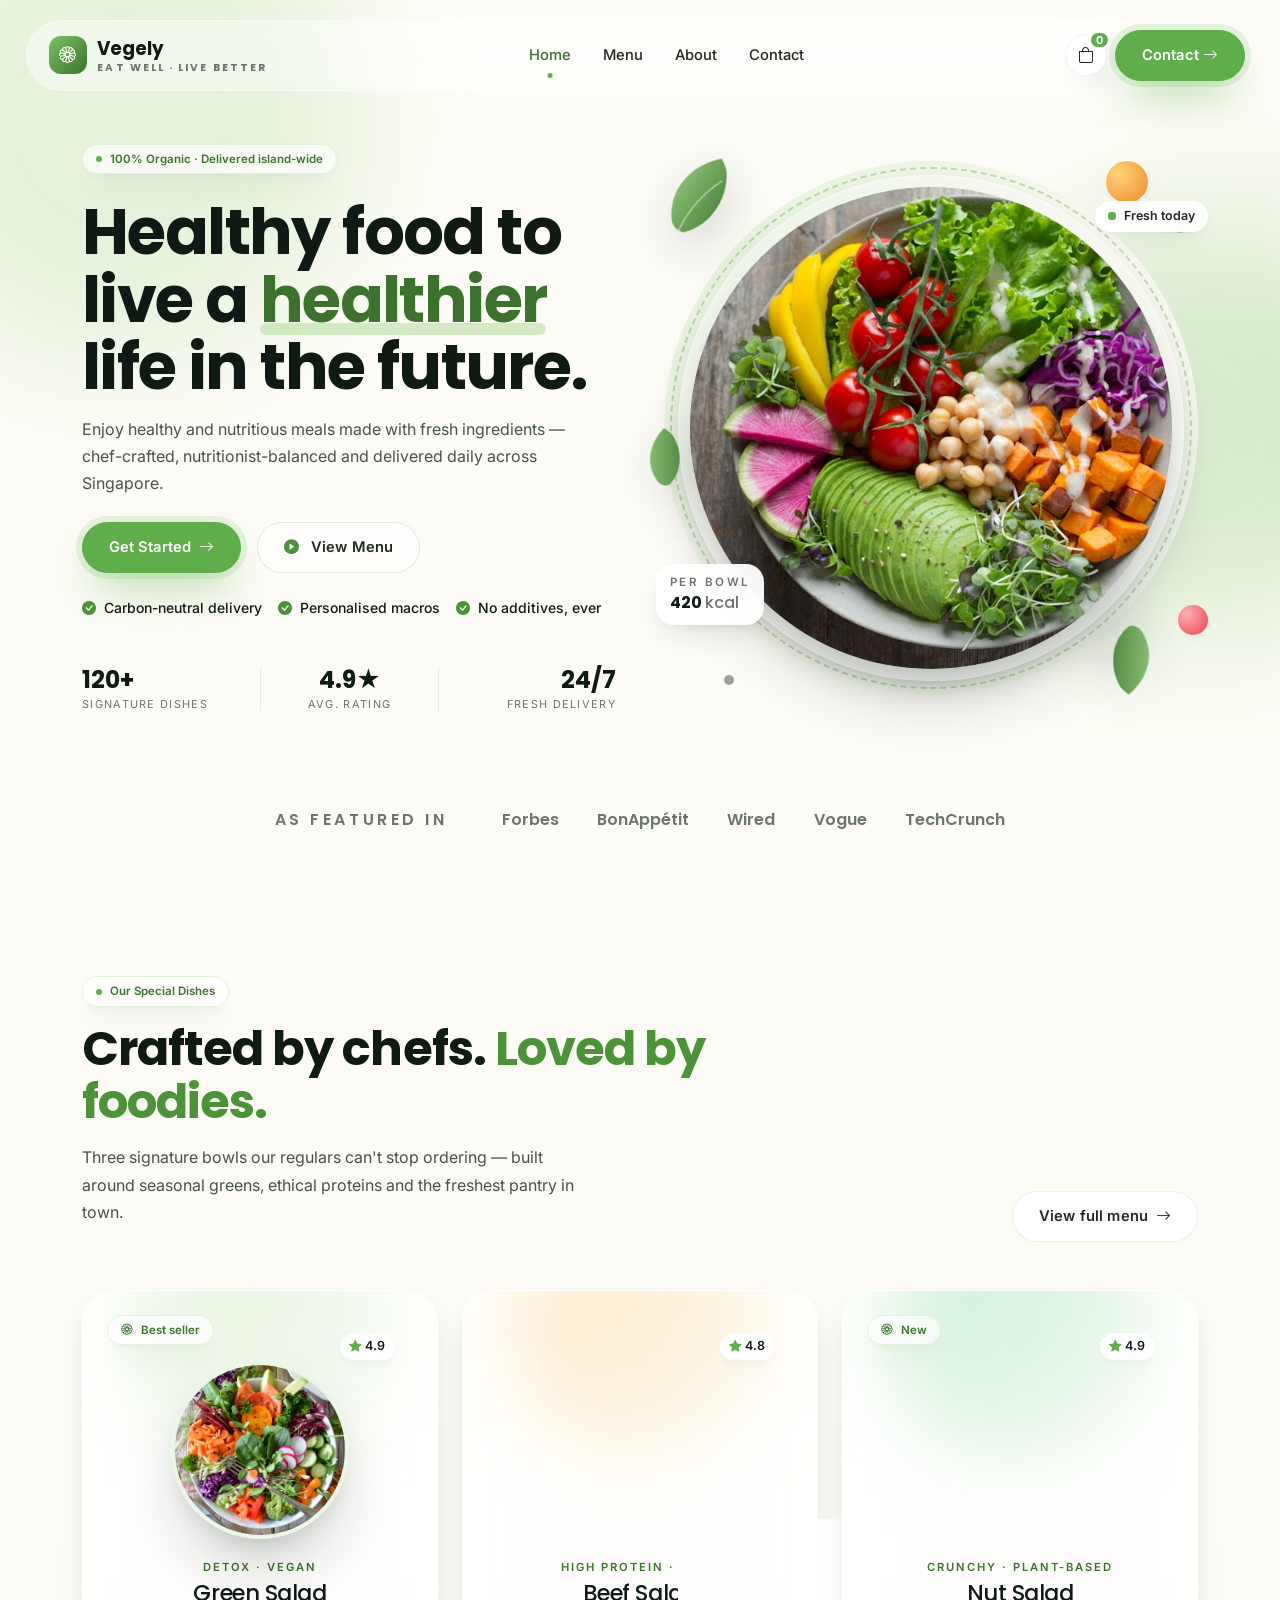
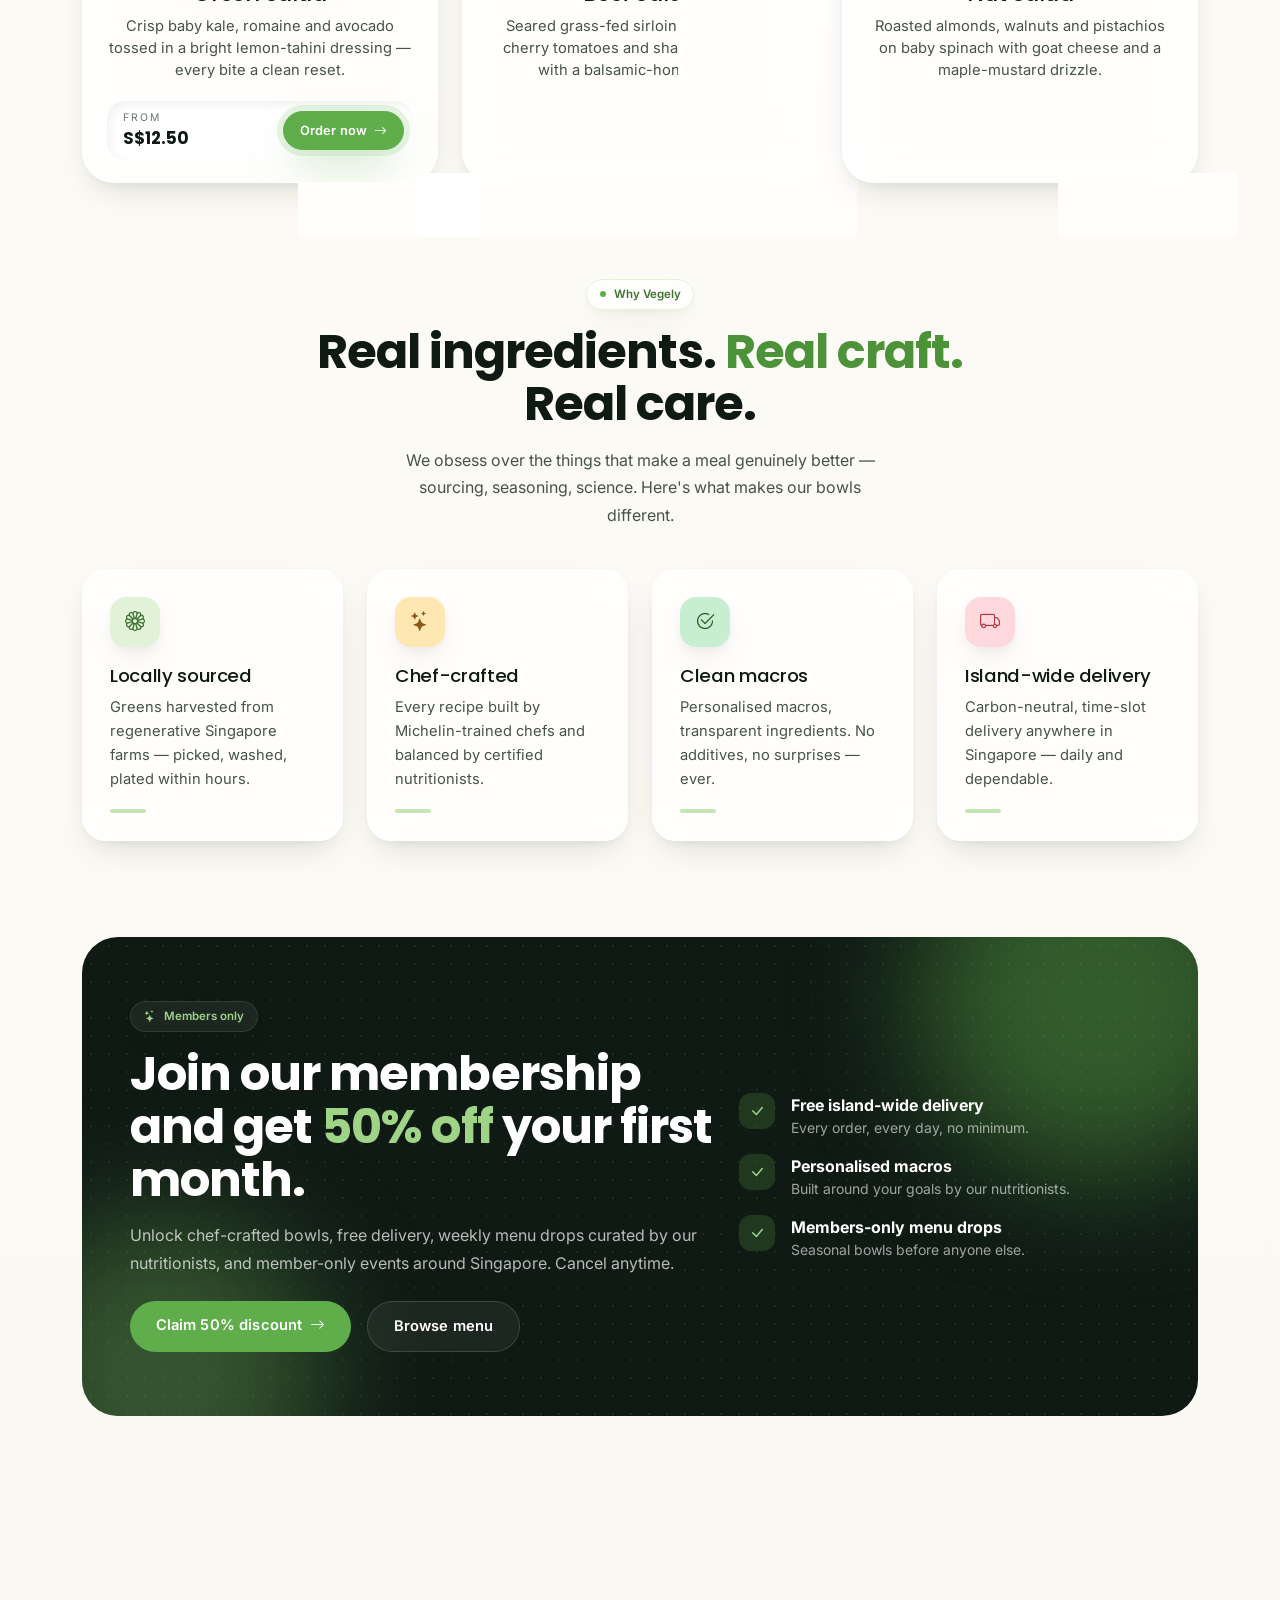
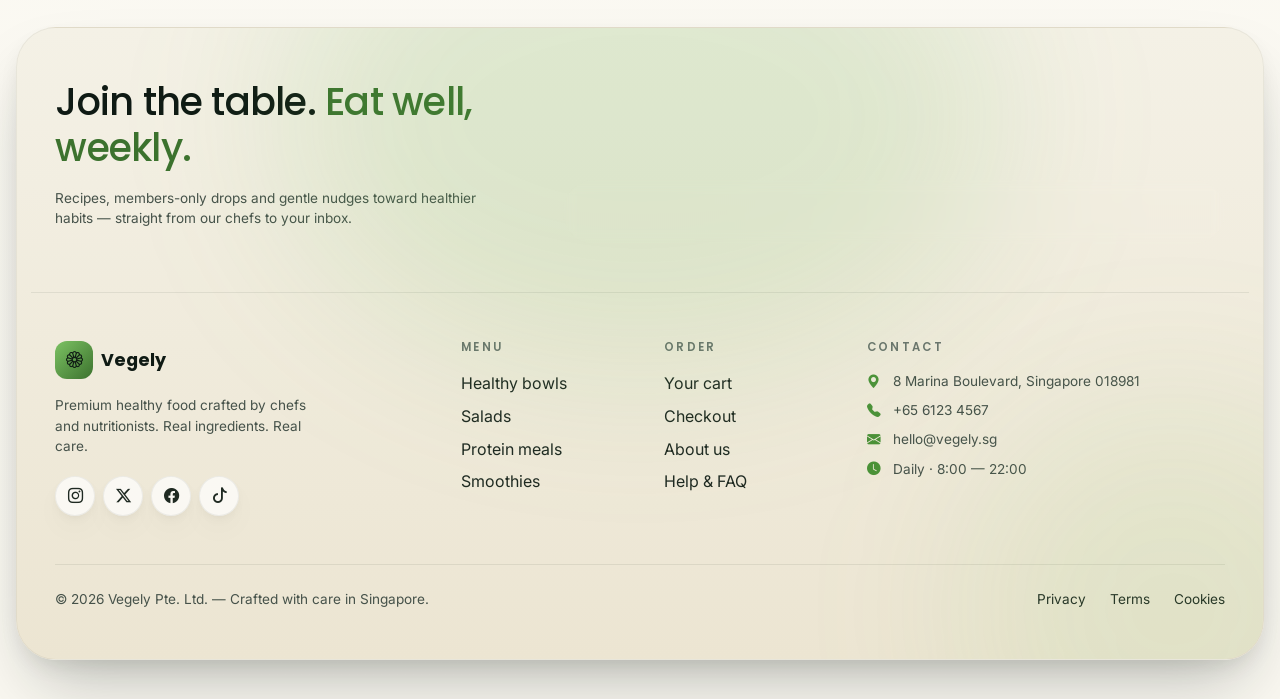
==== commit 254331aa: "Add local food and team images instead of Unsplash CDN links Download hero, dish, and team photos in" ====
--- a/index.html
+++ b/index.html
@@ -160,7 +160,7 @@
 
               <img
                 class="hero-img"
-                src="https://images.unsplash.com/photo-1512621776951-a57141f2eefd?auto=format&fit=crop&w=900&q=85"
+                src="images/hero/salad-bowl.jpg"
                 alt="Vegely signature green salad bowl with fresh greens"
               />
 
@@ -247,7 +247,7 @@
                 <span class="dish-rating"><i class="bi bi-star-fill"></i> 4.9</span>
               </div>
               <div class="dish-image">
-                <img src="https://images.unsplash.com/photo-1540420773420-3366772f4999?auto=format&fit=crop&w=600&q=85" alt="Green salad bowl" />
+                <img src="images/dishes/green-salad.jpg" alt="Green salad bowl" />
               </div>
               <div class="dish-meta">
                 <div class="tag">Detox · Vegan</div>
@@ -275,7 +275,7 @@
                 <span class="dish-rating"><i class="bi bi-star-fill"></i> 4.8</span>
               </div>
               <div class="dish-image">
-                <img src="https://images.unsplash.com/photo-1551248429-40975aa4de74?auto=format&fit=crop&w=600&q=85" alt="Beef salad" />
+                <img src="images/dishes/beef-salad.jpg" alt="Beef salad" />
               </div>
               <div class="dish-meta">
                 <div class="tag">High protein · Keto</div>
@@ -303,7 +303,7 @@
                 <span class="dish-rating"><i class="bi bi-star-fill"></i> 4.9</span>
               </div>
               <div class="dish-image">
-                <img src="https://images.unsplash.com/photo-1607532941433-304659e8198a?auto=format&fit=crop&w=600&q=85" alt="Nut salad" />
+                <img src="images/dishes/nut-salad.jpg" alt="Nut salad" />
               </div>
               <div class="dish-meta">
                 <div class="tag">Crunchy · Plant-based</div>
--- a/css/style.css
+++ b/css/style.css
@@ -41,8 +41,12 @@
 
 /* ---------- Base ---------- */
 * { -webkit-font-smoothing: antialiased; -moz-osx-font-smoothing: grayscale; }
-
-html { scroll-behavior: smooth; }
+*, *::before, *::after { box-sizing: border-box; }
+
+html {
+  scroll-behavior: smooth;
+  overflow-x: hidden;
+}
 
 body {
   font-family: var(--vg-font-body);
@@ -53,7 +57,21 @@
     radial-gradient(900px 500px at 110% 10%, rgba(95,174,75,.12), transparent 60%),
     linear-gradient(180deg, #FDFCF7 0%, #FAF8F1 100%);
   overflow-x: hidden;
-}
+  min-width: 0;
+}
+
+/* Defensive horizontal clip on long containers so absolute-positioned
+   decorative blobs (.amb-blob.tr etc.) never push the document wider
+   than the viewport. `overflow-x: clip` is preferred (doesn't break
+   position: sticky on descendants); fallback to hidden on older browsers. */
+.section,
+main {
+  overflow-x: hidden;
+  overflow-x: clip;
+}
+
+/* Images never bust their container */
+img { max-width: 100%; height: auto; }
 
 h1, h2, h3, h4, h5, h6,
 .h1, .h2, .h3, .h4, .h5, .h6,
@@ -406,11 +424,37 @@
 .amb-blob.tr { width: 420px; height: 420px; top: 25%; right: -120px; background: rgba(124,194,99,.35); border-radius: 50%; }
 
 /* ---------- Stats ---------- */
-.stats-row { display: flex; gap: 1.5rem; }
-.stats-row .stat-block { padding-right: 1.5rem; }
-.stats-row .stat-block + .stat-block { border-left: 1px solid rgba(15,26,20,.08); padding-left: 1.5rem; }
-.stat-value { font-family: var(--vg-font-display); font-size: 1.5rem; font-weight: 700; color: var(--vg-ink-900); }
-.stat-label { font-size: .68rem; letter-spacing: .14em; text-transform: uppercase; color: var(--vg-ink-400); margin-top: 2px; }
+.stats-row {
+  display: grid;
+  grid-template-columns: repeat(3, minmax(0, 1fr));
+  gap: 0;
+}
+.stats-row .stat-block {
+  min-width: 0;
+  padding: 0 1.25rem;
+  text-align: center;
+}
+.stats-row .stat-block:first-child { padding-left: 0; text-align: left; }
+.stats-row .stat-block:last-child  { padding-right: 0; text-align: right; }
+.stats-row .stat-block + .stat-block {
+  border-left: 1px solid rgba(15, 26, 20, .08);
+}
+.stat-value {
+  font-family: var(--vg-font-display);
+  font-size: clamp(1.15rem, 3.6vw, 1.5rem);
+  font-weight: 700;
+  color: var(--vg-ink-900);
+  line-height: 1.1;
+  white-space: nowrap;
+}
+.stat-label {
+  font-size: clamp(.55rem, 1.6vw, .68rem);
+  letter-spacing: .12em;
+  text-transform: uppercase;
+  color: var(--vg-ink-400);
+  margin-top: 4px;
+  line-height: 1.3;
+}
 
 /* ---------- Featured / dish cards ---------- */
 .dish-card {
@@ -1334,12 +1378,8 @@
   .hero-title { font-size: 2.1rem; line-height: 1.12; }
   .lead-soft { font-size: .92rem; }
 
-  /* Stats row stays horizontal but shrinks */
-  .stats-row { gap: .9rem; }
-  .stats-row .stat-block { padding-right: .9rem; }
-  .stats-row .stat-block + .stat-block { padding-left: .9rem; }
-  .stat-value { font-size: 1.25rem; }
-  .stat-label { font-size: .6rem; letter-spacing: .12em; }
+  /* Stats row — tighten inner padding on small phones */
+  .stats-row .stat-block { padding: 0 .65rem; }
 
   /* Hero blob a touch smaller so the image doesn't dominate the fold */
   .hero-blob { max-width: 380px; }
